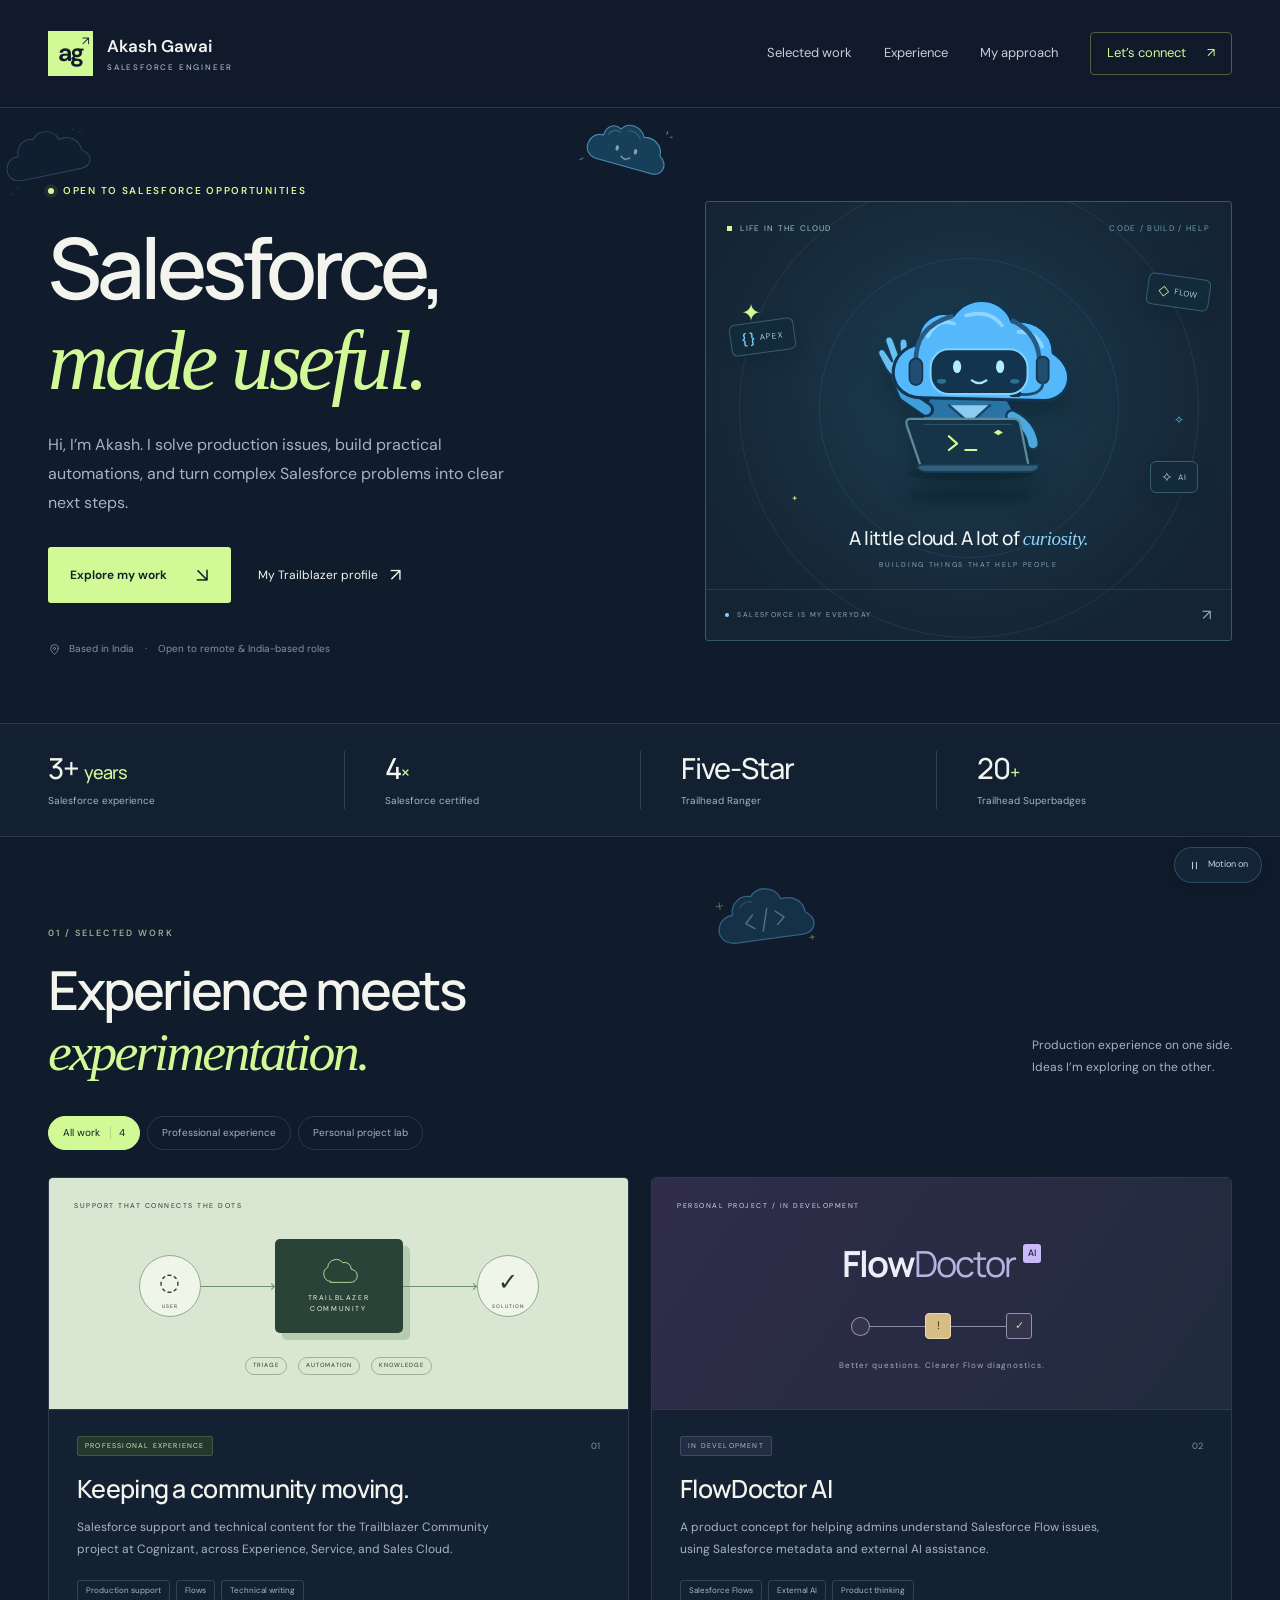
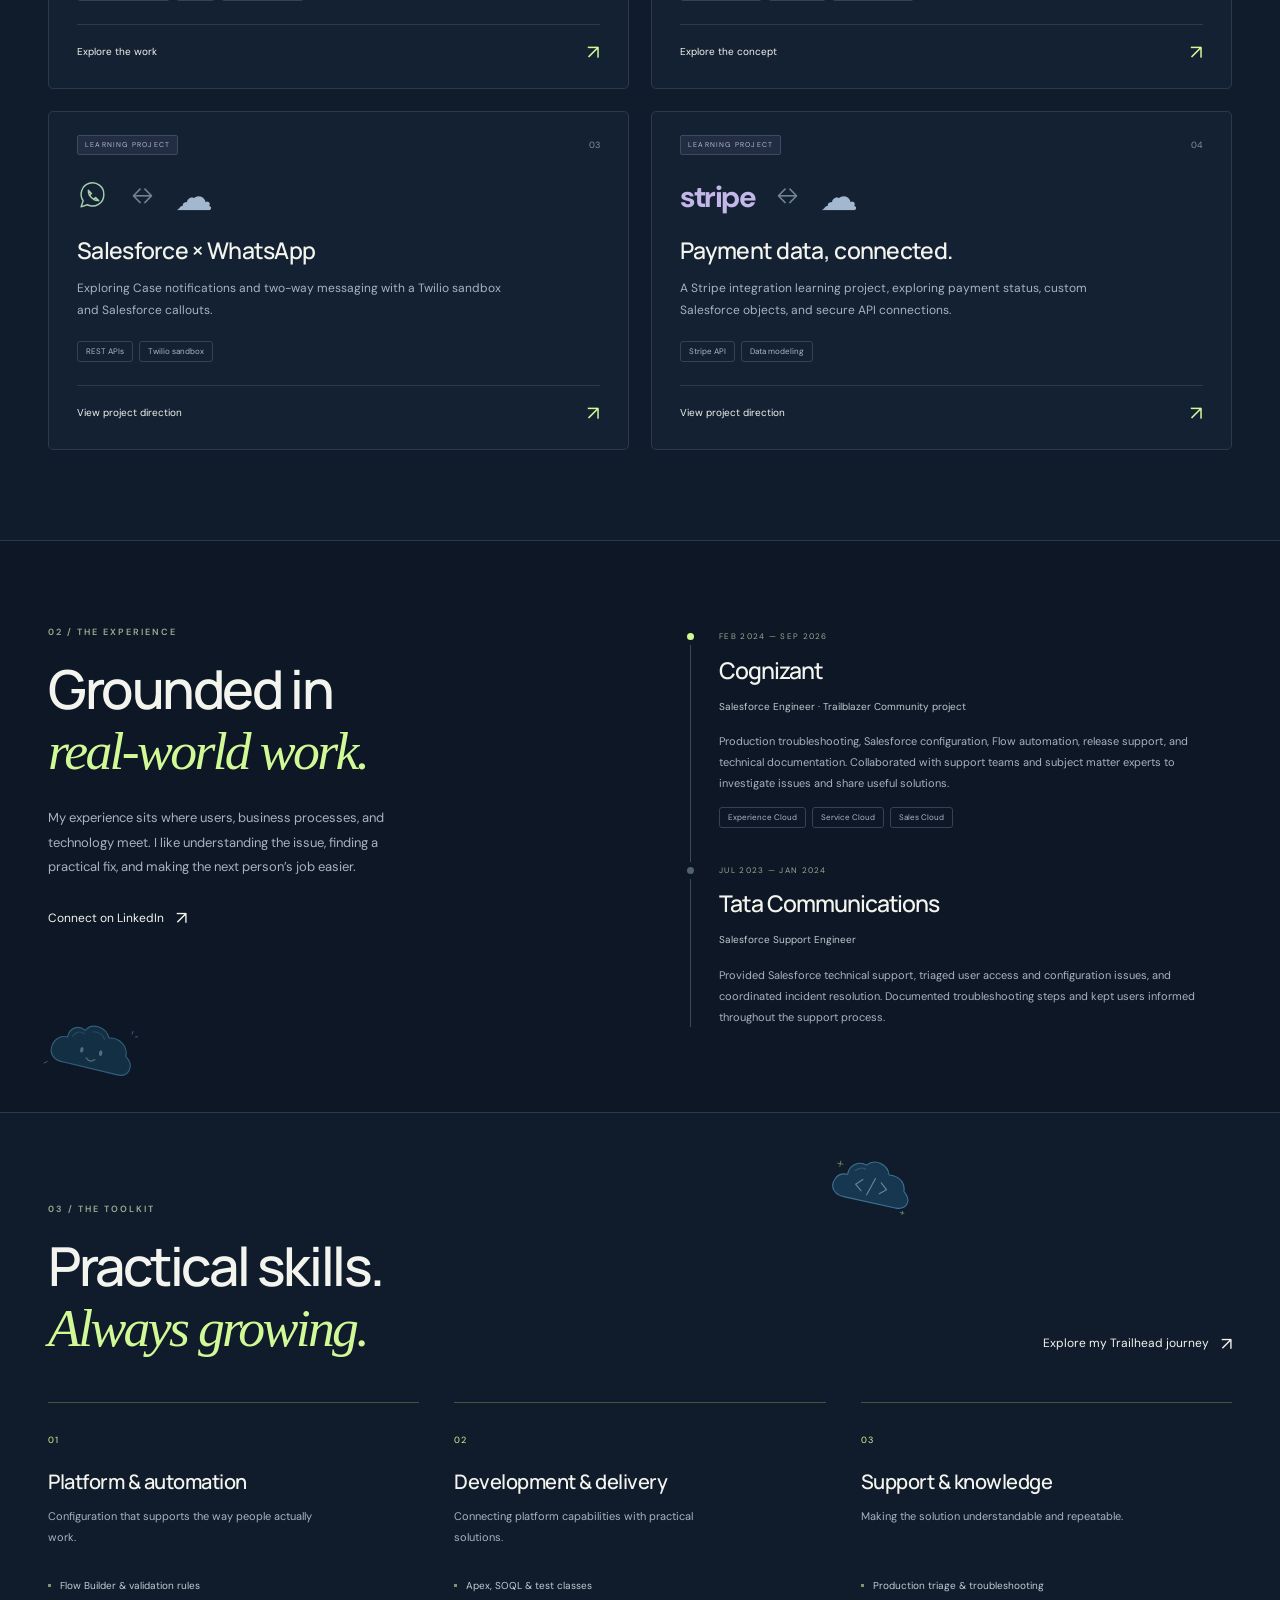
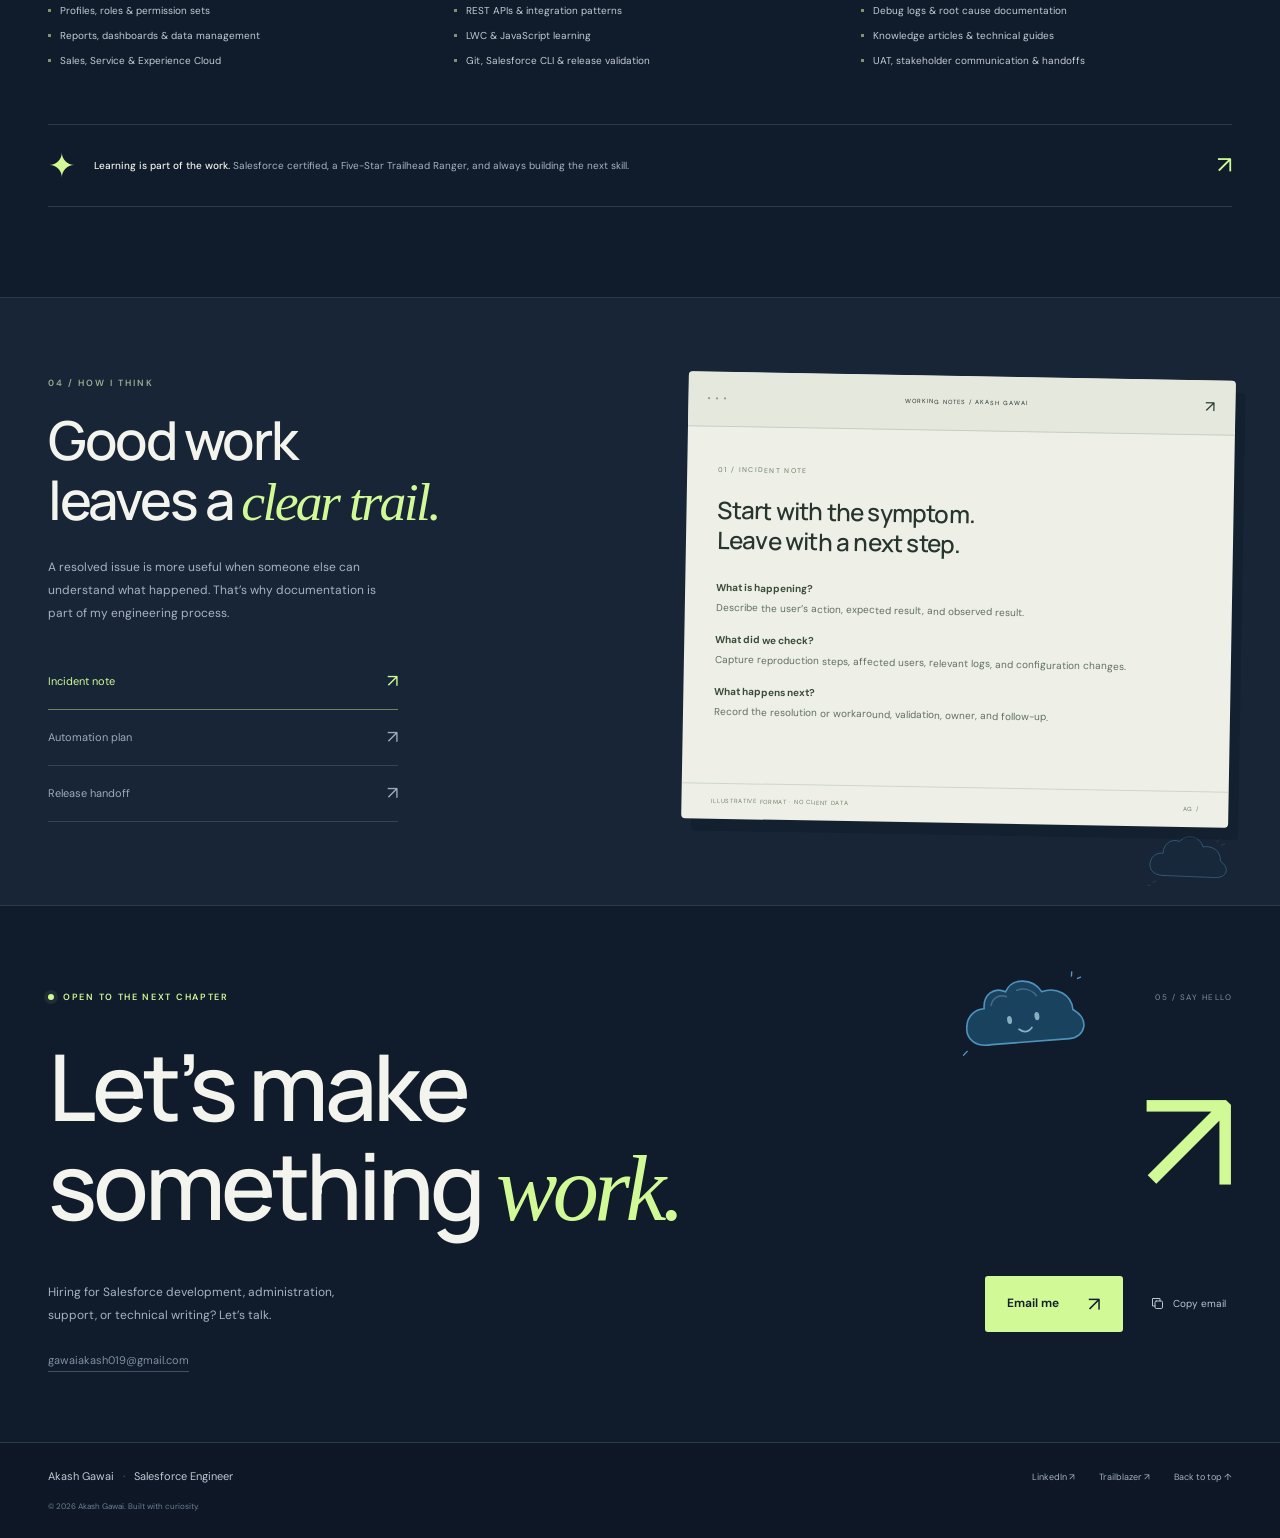
==== akash-gawai-portfolio/index.html @ b881c6aa "Initial commit" ====
<!doctype html>
<html lang="en">
<head>
  <meta charset="UTF-8">
  <meta name="viewport" content="width=device-width, initial-scale=1">
  <meta name="theme-color" content="#101b2b">
  <meta name="description" content="Akash Gawai — Salesforce engineer working across production support, automation, and technical documentation. Explore professional experience and personal AI projects.">
  <meta property="og:title" content="Akash Gawai — Salesforce, made useful.">
  <meta property="og:description" content="Salesforce engineering, thoughtful automation, and clear technical writing. Meet Akash Gawai.">
  <meta property="og:type" content="website">
  <title>Akash Gawai — Salesforce Engineer</title>
  <link rel="icon" type="image/svg+xml" href="favicon.svg">
  <link rel="stylesheet" href="style.css">
  <link rel="stylesheet" href="cloud-motion.css">
  <script src="app.js" defer></script>
  <script src="cloud-motion.js" defer></script>
</head>
<body>
  <svg class="doodle-definitions" aria-hidden="true" focusable="false" xmlns="http://www.w3.org/2000/svg"><defs>
    <symbol id="doodle-cloud-smile" viewBox="0 0 160 100">
      <path class="cloud-line" d="M39 79C18 80 8 67 12 52c2-11 12-19 24-18C37 16 52 9 65 17 75 0 101 5 109 23c19-4 36 9 35 27 20 15 10 36-9 35L39 79Z"/>
      <path d="M45 31c3-9 12-12 20-8M79 17c11-2 19 3 23 10" stroke="#d2f0ff" stroke-width="2" opacity=".35" fill="none" stroke-linecap="round"/>
      <g class="cloud-blink"><ellipse class="cloud-eye" cx="65" cy="52" rx="3" ry="5"/><ellipse class="cloud-eye" cx="99" cy="52" rx="3" ry="5"/></g>
      <path class="cloud-smile" d="M75 65q8 8 16 0"/><path d="m148 9 1-5m6 9 4-1M8 83l-5 4" stroke="#7ccfff" stroke-width="1.7" stroke-linecap="round"/>
    </symbol>
    <symbol id="doodle-cloud-code" viewBox="0 0 160 100">
      <path class="cloud-line" d="M37 81C15 81 6 65 13 51c3-8 12-13 22-13 0-17 16-29 32-23C81-1 107 7 112 26c19-2 33 9 33 26 19 15 10 34-11 33L37 81Z"/>
      <path class="cloud-smile" d="m65 43-12 11 12 10m35-21 12 11-12 10M88 37 77 70" stroke-width="2.7"/>
      <path d="M48 29q8-10 19-6" stroke="#c9ecff" stroke-width="2" opacity=".4" fill="none" stroke-linecap="round"/>
      <path d="M13 21h10m-5-5v10M145 92h7m-3-3v6" stroke="#d1f996" stroke-width="1.5" stroke-linecap="round"/>
    </symbol>
    <symbol id="doodle-cloud-outline" viewBox="0 0 160 100">
      <path d="M37 80C15 80 7 65 13 51c3-9 12-14 23-13C36 21 52 9 67 16 81 0 106 7 111 26c19-3 34 9 33 27 19 14 11 31-9 31L37 80Z" fill="#1d4059" fill-opacity=".35" stroke="#70c7f9" stroke-width="1.6" stroke-linejoin="round"/>
      <path d="m23 90-7 3m-4 5-5 1m130-82 4-5m4 11 7-2" fill="none" stroke="#70c7f9" stroke-width="1.5" stroke-linecap="round" opacity=".5"/>
    </symbol>
    <symbol id="doodle-cloud-developer" viewBox="0 0 260 230">
      <ellipse cx="132" cy="212" rx="69" ry="7" fill="#071725" opacity=".2"/>
      <path d="M98 184 90 206q8 7 24 0l9-20m23 0 8 21q13 7 24-1l-11-24" fill="#1b4670" stroke="#10293f" stroke-width="3" stroke-linejoin="round"/>
      <path d="M87 128q-11 22-9 56 46 25 107 0 0-39-17-58" fill="#2973a5" stroke="#102c45" stroke-width="3"/>
      <path d="m108 137 23 20 22-20" fill="#8cccf0" stroke="#16466b" stroke-width="2.5" stroke-linejoin="round"/>
      <path d="m128 153-4 24 8 8 8-9-7-23" fill="#d1f996" stroke="#163447" stroke-width="2"/>
      <g class="cloud-wave"><path d="M84 142 60 127l-12-30" fill="none" stroke="#12334e" stroke-width="16" stroke-linecap="round"/><path d="M83 142 60 126l-12-29" fill="none" stroke="#3e9fdb" stroke-width="11" stroke-linecap="round"/>
      <path d="M39 97 32 84q-3-6 1-8 4-2 7 4l6 9-7-20q-2-6 3-7 4-1 6 5l7 19-1-16q0-6 4-6 5 0 5 6l1 22 5-7q3-4 6-1 4 3 0 8l-10 13q-16 9-26-8Z" fill="#65c0f4" stroke="#163850" stroke-width="2.4" stroke-linejoin="round"/>
      </g>
      <path d="M80 129C53 129 43 109 49 91c4-11 14-19 26-20-3-23 17-40 38-32 18-26 56-19 64 7 25-4 45 12 45 34 29 19 17 52-10 52L80 129Z" fill="#55b8fb" stroke="#123652" stroke-width="3.4" stroke-linejoin="round"/>
      <path d="M85 62q10-21 29-14m13-9q26-7 39 11m18 7q19 0 26 16" fill="none" stroke="#bdedff" stroke-width="4" opacity=".55" stroke-linecap="round"/>
      <path d="M72 91q-2-39 39-51m67 5q29 14 29 47" fill="none" stroke="#255a82" stroke-width="5" stroke-linecap="round"/>
      <rect x="65" y="86" width="14" height="29" rx="7" fill="#214d71" stroke="#15364e" stroke-width="2"/><rect x="204" y="84" width="13" height="29" rx="6" fill="#214d71" stroke="#15364e" stroke-width="2"/>
      <path d="M211 111q0 17-28 14" fill="none" stroke="#1e4b70" stroke-width="3" stroke-linecap="round"/><rect x="174" y="121" width="13" height="7" rx="3.5" fill="#14314b"/>
      <rect x="88" y="76" width="106" height="49" rx="20" fill="#12344e" stroke="#80d2ff" stroke-width="2.3"/>
      <g class="cloud-look"><g class="cloud-blink"><ellipse cx="117" cy="95" rx="4.5" ry="7" fill="#b4ecff"/><ellipse cx="164" cy="95" rx="4.5" ry="7" fill="#b4ecff"/></g><path d="M133 110q8 6 16 0" fill="none" stroke="#a2e7fc" stroke-width="2.5" stroke-linecap="round"/></g>
      <ellipse cx="100" cy="111" rx="5" ry="2.5" fill="#59cafa" opacity=".4"/><ellipse cx="180" cy="111" rx="5" ry="2.5" fill="#59cafa" opacity=".4"/>
      <path d="M177 149q20 10 23 30" fill="none" stroke="#133950" stroke-width="15" stroke-linecap="round"/><path d="M177 149q20 10 23 30" fill="none" stroke="#4da8df" stroke-width="10" stroke-linecap="round"/>
      <path d="M66 152h113q6 0 7 6l9 45H77l-15-44q-2-7 4-7Z" fill="#163448" stroke="#5c8c9c" stroke-width="2.5" stroke-linejoin="round"/>
      <path d="M79 202h127q1 7-9 8H85q-10 0-12-6Z" fill="#32607a" stroke="#163a50" stroke-width="2"/>
      <path class="cloud-console" d="m108 171 9 8-9 7m18 0h12"/>
      <path d="m162 164 5 3-5 3-5-3Z" fill="#d1f996"/>
      <path d="M81 158h95" stroke="#8ac9e0" stroke-width="1" opacity=".25" stroke-linecap="round"/>
    </symbol>
  </defs></svg>

  <a class="skip" href="#main">Skip to content</a>
  <header class="header">
    <div class="wrap nav-wrap">
      <a class="brand" href="#" aria-label="Akash Gawai, home"><span class="monogram">ag<span>↗</span></span><span>Akash Gawai<span class="brand-sub">SALESFORCE ENGINEER</span></span></a>
      <button class="menu-toggle" aria-label="Open navigation" aria-expanded="false" aria-controls="navigation"><span></span><span></span></button>
      <nav id="navigation" aria-label="Main navigation">
        <a href="#work">Selected work</a><a href="#experience">Experience</a><a href="#notes">My approach</a><a class="nav-contact" href="#contact">Let’s connect <span aria-hidden="true">↗</span></a>
      </nav>
    </div>
  </header>
  <main id="main">
    <section class="hero wrap" aria-labelledby="hero-title">
      <div class="cloud-doodle cloud-hero-one" aria-hidden="true"><span class="cloud-parallax"><svg viewBox="0 0 160 100" focusable="false"><use href="#doodle-cloud-outline"/></svg></span></div>
      <div class="cloud-doodle cloud-hero-two" aria-hidden="true"><span class="cloud-parallax"><svg viewBox="0 0 160 100" focusable="false"><use href="#doodle-cloud-smile"/></svg></span></div>
      <div class="hero-copy">
        <div class="eyebrow"><span class="status-dot"></span> OPEN TO SALESFORCE OPPORTUNITIES</div>
        <h1 id="hero-title">Salesforce,<br><em>made useful.</em></h1>
        <p class="hero-intro">Hi, I’m Akash. I solve production issues, build practical automations, and turn complex Salesforce problems into clear next steps.</p>
        <div class="hero-actions"><a class="button primary" href="#work">Explore my work <span aria-hidden="true">↘</span></a><a class="text-link" href="https://www.salesforce.com/trailblazer/agawai4" target="_blank" rel="noopener noreferrer">My Trailblazer profile <span aria-hidden="true">↗</span></a></div>
        <div class="hero-location"><svg viewBox="0 0 24 24" aria-hidden="true"><path d="M19 10c0 5-7 11-7 11S5 15 5 10a7 7 0 1 1 14 0Z"/><circle cx="12" cy="10" r="2"/></svg> Based in India <span>·</span> Open to remote &amp; India-based roles</div>
      </div>
      <div class="hero-visual cloud-hero-scene" aria-label="A friendly blue cloud developer with a laptop, surrounded by Apex, Flow, and AI doodles">
        <div class="visual-top"><span class="tiny-square"></span> LIFE IN THE CLOUD <span class="visual-index">CODE / BUILD / HELP</span></div>
        <div class="orbit orbit-one"></div><div class="orbit orbit-two"></div>
        <span class="cloud-scene-star star-one" aria-hidden="true">✦</span><span class="cloud-scene-star star-two" aria-hidden="true">✧</span><span class="cloud-scene-star star-three" aria-hidden="true">+</span>
        <div class="cloud-buddy-shadow" aria-hidden="true"></div>
        <div class="cloud-buddy" aria-hidden="true"><div class="cloud-buddy-parallax"><svg viewBox="0 0 260 230" focusable="false"><use href="#doodle-cloud-developer"/></svg></div></div>
        <div class="cloud-orbit-tag tag-apex" aria-hidden="true"><b>{ }</b> APEX</div><div class="cloud-orbit-tag tag-flow" aria-hidden="true"><b>◇</b> FLOW</div><div class="cloud-orbit-tag tag-ai" aria-hidden="true"><b>✧</b> AI</div>
        <p class="cloud-scene-copy">A little cloud. A lot of <em>curiosity.</em></p><span class="cloud-scene-caption">BUILDING THINGS THAT HELP PEOPLE</span>
        <div class="visual-bottom"><span class="status-dot"></span> SALESFORCE IS MY EVERYDAY <span aria-hidden="true">↗</span></div>
      </div>
    </section>
    <section class="proof-strip" aria-label="Professional highlights"><div class="wrap proof-grid"><div><strong>3+ <span>years</span></strong><span>Salesforce experience</span></div><div><strong>4<span>×</span></strong><span>Salesforce certified</span></div><div><strong>Five-Star</strong><span>Trailhead Ranger</span></div><div><strong>20<span>+</span></strong><span>Trailhead Superbadges</span></div></div></section>

    <section class="section wrap" id="work" aria-labelledby="work-title">
      <div class="cloud-doodle cloud-work" aria-hidden="true"><span class="cloud-parallax"><svg viewBox="0 0 160 100" focusable="false"><use href="#doodle-cloud-code"/></svg></span></div>
      <div class="section-heading"><div><span class="eyebrow section-kicker">01 / SELECTED WORK</span><h2 id="work-title">Experience meets<br><em>experimentation.</em></h2></div><p>Production experience on one side.<br>Ideas I’m exploring on the other.</p></div>
      <div class="filters" role="group" aria-label="Filter selected work"><button class="filter active" data-filter="all" aria-pressed="true">All work <span>4</span></button><button class="filter" data-filter="production" aria-pressed="false">Professional experience</button><button class="filter" data-filter="lab" aria-pressed="false">Personal project lab</button></div>
      <p class="sr-only" id="filter-status" aria-live="polite"></p>
      <div class="work-grid">
        <article class="work-card featured" data-category="production">
          <div class="community-art" aria-hidden="true"><span class="art-caption">SUPPORT THAT CONNECTS THE DOTS</span><div class="community-flow"><span class="person-node">◌<small>USER</small></span><span class="connection"></span><span class="community-center"><svg viewBox="0 0 40 32"><path d="M11 25a8 8 0 0 1-3-15 9 9 0 0 1 16-5 7 7 0 0 1 9 7 7 7 0 0 1-1 14H11Z"/></svg><small>TRAILBLAZER<br>COMMUNITY</small></span><span class="connection"></span><span class="person-node">✓<small>SOLUTION</small></span></div><div class="art-tags"><span>TRIAGE</span><span>AUTOMATION</span><span>KNOWLEDGE</span></div></div>
          <div class="work-body"><div class="card-meta"><span class="label production">PROFESSIONAL EXPERIENCE</span><span>01</span></div><h3>Keeping a community moving.</h3><p>Salesforce support and technical content for the Trailblazer Community project at Cognizant, across Experience, Service, and Sales Cloud.</p><div class="tags"><span>Production support</span><span>Flows</span><span>Technical writing</span></div><button class="project-link" data-project="community">Explore the work <span aria-hidden="true">↗</span></button></div>
        </article>
        <article class="work-card" data-category="lab">
          <div class="doctor-art" aria-hidden="true"><span class="art-caption">PERSONAL PROJECT / IN DEVELOPMENT</span><div class="doctor-title">Flow<span>Doctor</span><i>AI</i></div><div class="mini-flow"><span></span><b></b><span class="problem">!</span><b></b><span>✓</span></div><span class="doctor-sub">Better questions. Clearer Flow diagnostics.</span></div>
          <div class="work-body"><div class="card-meta"><span class="label lab">IN DEVELOPMENT</span><span>02</span></div><h3>FlowDoctor AI</h3><p>A product concept for helping admins understand Salesforce Flow issues, using Salesforce metadata and external AI assistance.</p><div class="tags"><span>Salesforce Flows</span><span>External AI</span><span>Product thinking</span></div><button class="project-link" data-project="flowdoctor">Explore the concept <span aria-hidden="true">↗</span></button></div>
        </article>
        <article class="work-card compact" data-category="lab"><div class="work-body"><div class="card-meta"><span class="label lab">LEARNING PROJECT</span><span>03</span></div><div class="project-symbol whatsapp" aria-hidden="true"><svg viewBox="0 0 32 32"><path d="M26 14a11 11 0 0 1-16 10l-6 2 2-6a11 11 0 1 1 20-6Z"/><path d="M11 10c0 6 5 10 10 10M11 10l3 3-2 2M21 20l-3-3-2 2"/></svg><span>↔</span><span class="symbol-cloud">☁</span></div><h3>Salesforce × WhatsApp</h3><p>Exploring Case notifications and two-way messaging with a Twilio sandbox and Salesforce callouts.</p><div class="tags"><span>REST APIs</span><span>Twilio sandbox</span></div><button class="project-link" data-project="whatsapp">View project direction <span aria-hidden="true">↗</span></button></div></article>
        <article class="work-card compact" data-category="lab"><div class="work-body"><div class="card-meta"><span class="label lab">LEARNING PROJECT</span><span>04</span></div><div class="project-symbol stripe" aria-hidden="true"><strong>stripe</strong><span>↔</span><span class="symbol-cloud">☁</span></div><h3>Payment data, connected.</h3><p>A Stripe integration learning project, exploring payment status, custom Salesforce objects, and secure API connections.</p><div class="tags"><span>Stripe API</span><span>Data modeling</span></div><button class="project-link" data-project="stripe">View project direction <span aria-hidden="true">↗</span></button></div></article>
      </div>
    </section>

    <section class="experience-section" id="experience" aria-labelledby="experience-title">
      <div class="cloud-doodle cloud-experience" aria-hidden="true"><span class="cloud-parallax"><svg viewBox="0 0 160 100" focusable="false"><use href="#doodle-cloud-smile"/></svg></span></div><div class="wrap experience-layout">
      <div class="experience-intro"><span class="eyebrow section-kicker">02 / THE EXPERIENCE</span><h2 id="experience-title">Grounded in<br><em>real-world work.</em></h2><p>My experience sits where users, business processes, and technology meet. I like understanding the issue, finding a practical fix, and making the next person’s job easier.</p><a class="text-link" href="https://www.linkedin.com/in/akash-gawai-salesforce" target="_blank" rel="noopener noreferrer">Connect on LinkedIn <span aria-hidden="true">↗</span></a></div>
      <div class="timeline"><article><div class="timeline-top"><span class="timeline-dot"></span><span>FEB 2024 — SEP 2026</span></div><h3>Cognizant</h3><span class="role">Salesforce Engineer · Trailblazer Community project</span><p>Production troubleshooting, Salesforce configuration, Flow automation, release support, and technical documentation. Collaborated with support teams and subject matter experts to investigate issues and share useful solutions.</p><div class="tags"><span>Experience Cloud</span><span>Service Cloud</span><span>Sales Cloud</span></div></article><article><div class="timeline-top"><span class="timeline-dot"></span><span>JUL 2023 — JAN 2024</span></div><h3>Tata Communications</h3><span class="role">Salesforce Support Engineer</span><p>Provided Salesforce technical support, triaged user access and configuration issues, and coordinated incident resolution. Documented troubleshooting steps and kept users informed throughout the support process.</p></article></div>
    </div></section>

    <section class="section wrap expertise" aria-labelledby="expertise-title">
      <div class="cloud-doodle cloud-toolkit" aria-hidden="true"><span class="cloud-parallax"><svg viewBox="0 0 160 100" focusable="false"><use href="#doodle-cloud-code"/></svg></span></div><div class="section-heading"><div><span class="eyebrow section-kicker">03 / THE TOOLKIT</span><h2 id="expertise-title">Practical skills.<br><em>Always growing.</em></h2></div><a class="text-link" href="https://www.salesforce.com/trailblazer/agawai4" target="_blank" rel="noopener noreferrer">Explore my Trailhead journey <span aria-hidden="true">↗</span></a></div><div class="expertise-grid">
      <article><span class="skill-number">01</span><h3>Platform &amp; automation</h3><p>Configuration that supports the way people actually work.</p><ul><li>Flow Builder &amp; validation rules</li><li>Profiles, roles &amp; permission sets</li><li>Reports, dashboards &amp; data management</li><li>Sales, Service &amp; Experience Cloud</li></ul></article>
      <article><span class="skill-number">02</span><h3>Development &amp; delivery</h3><p>Connecting platform capabilities with practical solutions.</p><ul><li>Apex, SOQL &amp; test classes</li><li>REST APIs &amp; integration patterns</li><li>LWC &amp; JavaScript learning</li><li>Git, Salesforce CLI &amp; release validation</li></ul></article>
      <article><span class="skill-number">03</span><h3>Support &amp; knowledge</h3><p>Making the solution understandable and repeatable.</p><ul><li>Production triage &amp; troubleshooting</li><li>Debug logs &amp; root cause documentation</li><li>Knowledge articles &amp; technical guides</li><li>UAT, stakeholder communication &amp; handoffs</li></ul></article>
    </div><div class="certification-note"><span class="cert-icon" aria-hidden="true">✦</span><p><strong>Learning is part of the work.</strong> Salesforce certified, a Five-Star Trailhead Ranger, and always building the next skill.</p><a href="https://www.salesforce.com/trailblazer/agawai4" target="_blank" rel="noopener noreferrer" aria-label="View Akash's Salesforce learning profile">↗</a></div></section>

    <section class="notes-section" id="notes" aria-labelledby="notes-title">
      <div class="cloud-doodle cloud-notes" aria-hidden="true"><span class="cloud-parallax"><svg viewBox="0 0 160 100" focusable="false"><use href="#doodle-cloud-outline"/></svg></span></div><div class="wrap notes-layout"><div><span class="eyebrow section-kicker">04 / HOW I THINK</span><h2 id="notes-title">Good work<br>leaves a <em>clear trail.</em></h2><p>A resolved issue is more useful when someone else can understand what happened. That’s why documentation is part of my engineering process.</p><div class="note-tabs" role="tablist" aria-label="Sample working notes"><button id="tab-incident" role="tab" aria-selected="true" aria-controls="panel-incident" tabindex="0" data-note="incident">Incident note <span>↗</span></button><button id="tab-automation" role="tab" aria-selected="false" aria-controls="panel-automation" tabindex="-1" data-note="automation">Automation plan <span>↗</span></button><button id="tab-handoff" role="tab" aria-selected="false" aria-controls="panel-handoff" tabindex="-1" data-note="handoff">Release handoff <span>↗</span></button></div></div><div class="note-paper"><div class="paper-top"><span class="paper-dots">● ● ●</span><span>WORKING NOTES / AKASH GAWAI</span><span>↗</span></div><div id="panel-incident" class="note-panel" role="tabpanel" aria-labelledby="tab-incident" tabindex="0"><span class="paper-label">01 / INCIDENT NOTE</span><h3>Start with the symptom.<br>Leave with a next step.</h3><dl><dt>What is happening?</dt><dd>Describe the user’s action, expected result, and observed result.</dd><dt>What did we check?</dt><dd>Capture reproduction steps, affected users, relevant logs, and configuration changes.</dd><dt>What happens next?</dt><dd>Record the resolution or workaround, validation, owner, and follow-up.</dd></dl></div><div id="panel-automation" class="note-panel" role="tabpanel" aria-labelledby="tab-automation" tabindex="0" hidden><span class="paper-label">02 / AUTOMATION PLAN</span><h3>Understand the process.<br>Then design the Flow.</h3><dl><dt>What should trigger it?</dt><dd>Write down the business event, entry criteria, and intended outcome.</dd><dt>Where could it go wrong?</dt><dd>Consider missing data, permissions, duplicate execution, and fault handling.</dd><dt>How will we validate it?</dt><dd>Agree on normal, exception, and bulk scenarios before moving into UAT.</dd></dl></div><div id="panel-handoff" class="note-panel" role="tabpanel" aria-labelledby="tab-handoff" tabindex="0" hidden><span class="paper-label">03 / RELEASE HANDOFF</span><h3>Make the change clear.<br>Make the next step easy.</h3><dl><dt>What is changing?</dt><dd>Explain the business purpose, affected functionality, and deployment components.</dd><dt>What has been checked?</dt><dd>Summarize test results, UAT feedback, dependencies, and known limitations.</dd><dt>Who takes it forward?</dt><dd>Document the support owner, validation steps, and agreed recovery plan.</dd></dl></div><div class="paper-footer"><span>ILLUSTRATIVE FORMAT · NO CLIENT DATA</span><span>AG /</span></div></div></div></section>

    <section class="contact-section wrap" id="contact" aria-labelledby="contact-title">
      <div class="cloud-doodle cloud-contact" aria-hidden="true"><span class="cloud-parallax"><svg viewBox="0 0 160 100" focusable="false"><use href="#doodle-cloud-smile"/></svg></span></div><div class="contact-top"><span class="eyebrow"><span class="status-dot"></span> OPEN TO THE NEXT CHAPTER</span><span class="contact-index">05 / SAY HELLO</span></div><h2 id="contact-title">Let’s make<br>something <em>work.</em><span class="contact-arrow" aria-hidden="true">↗</span></h2><div class="contact-bottom"><p>Hiring for Salesforce development, administration,<br>support, or technical writing? Let’s talk.</p><div class="contact-actions"><a class="button primary" href="mailto:gawaiakash019@gmail.com?subject=Salesforce%20opportunity%20for%20Akash">Email me <span aria-hidden="true">↗</span></a><button class="copy-email" aria-label="Copy Akash's email address"><svg viewBox="0 0 24 24" aria-hidden="true"><rect x="8" y="8" width="12" height="12" rx="2"/><path d="M16 8V4H4v12h4"/></svg><span>Copy email</span></button><span class="sr-only" id="copy-status" role="status"></span></div></div><a class="email-address" href="mailto:gawaiakash019@gmail.com">gawaiakash019@gmail.com</a></section>
  </main>
  <footer class="footer"><div class="wrap footer-content"><a class="footer-brand" href="#">Akash Gawai <span>·</span> Salesforce Engineer</a><div><a href="https://www.linkedin.com/in/akash-gawai-salesforce" target="_blank" rel="noopener noreferrer">LinkedIn ↗</a><a href="https://www.salesforce.com/trailblazer/agawai4" target="_blank" rel="noopener noreferrer">Trailblazer ↗</a><a href="#main">Back to top ↑</a></div><small>© 2026 Akash Gawai. Built with curiosity.</small></div></footer>
  <button class="motion-control" type="button" aria-label="Cloud animations" aria-pressed="true" hidden title="Pause cloud animations"><svg class="motion-pause" viewBox="0 0 20 20" aria-hidden="true"><path d="M7 5v10M13 5v10"/></svg><svg class="motion-play" viewBox="0 0 20 20" aria-hidden="true"><path d="m7 4 9 6-9 6Z"/></svg><span>Motion on</span></button>
  <dialog id="project-dialog" aria-labelledby="dialog-title"><div class="dialog-inner"><button class="dialog-close" aria-label="Close project details">×</button><span id="dialog-label" class="eyebrow"></span><h2 id="dialog-title"></h2><div id="dialog-content"></div><a class="button primary dialog-cta" href="mailto:gawaiakash019@gmail.com?subject=Let%27s%20talk%20about%20your%20Salesforce%20work">Talk to me about it <span aria-hidden="true">↗</span></a></div></dialog>
</body>
</html>
---- akash-gawai-portfolio/style.css ----
@import url('https://fonts.googleapis.com/css2?family=DM+Sans:wght@400;450;500;550;600;650;700&family=Manrope:wght@400;500;600;650;700;750;800&display=swap');
:root{--bg:#101b2b;--bg-deep:#0d1725;--surface:#152234;--line:#2c3949;--text:#f3f4ed;--muted:#a8b3c1;--lime:#d1f996;--serif:Georgia,'Times New Roman',serif;--sans:'DM Sans',Arial,sans-serif;--display:'Manrope',Arial,sans-serif;color-scheme:dark}
*{box-sizing:border-box}html{scroll-behavior:smooth;scroll-padding-top:110px}body{margin:0;background:var(--bg);color:var(--text);font:16px/1.6 var(--sans);-webkit-font-smoothing:antialiased}button,a{-webkit-tap-highlight-color:transparent}button,input{font:inherit}button{cursor:pointer}a{color:inherit;text-decoration:none}button:focus-visible,a:focus-visible,[tabindex]:focus-visible{outline:2px solid var(--lime);outline-offset:5px}button:disabled{cursor:default}h1,h2,h3,p{margin:0}h1,h2,h3{font-family:var(--display);font-weight:550;line-height:1.12;letter-spacing:-.045em}h2{font-size:clamp(38px,4.2vw,58px)}h2 em,h1 em{font-family:var(--serif);font-weight:400;letter-spacing:-.05em;color:var(--lime)}p{color:var(--muted)}svg{width:24px;height:24px;fill:none;stroke:currentColor;stroke-width:1.6;stroke-linecap:round;stroke-linejoin:round}.wrap{width:min(1200px,calc(100% - 96px));margin-inline:auto}.sr-only{position:absolute;width:1px;height:1px;overflow:hidden;clip:rect(0,0,0,0);white-space:nowrap}.skip{position:fixed;z-index:99;top:10px;left:10px;padding:10px 20px;background:var(--lime);color:var(--bg);transform:translateY(-150%)}.skip:focus{transform:none}.header{height:108px;border-bottom:1px solid var(--line);background:rgba(16,27,43,.96);position:relative;z-index:10}.nav-wrap{display:flex;align-items:center;justify-content:space-between;height:100%}.brand{display:flex;align-items:center;gap:14px;font-size:17px;line-height:1.3;font-weight:600}.monogram{display:flex;align-items:center;justify-content:center;background:var(--lime);color:var(--bg);width:45px;height:45px;position:relative;font-size:25px;font-weight:650;letter-spacing:-2px}.monogram span{position:absolute;top:2px;right:3px;font:12px var(--sans);letter-spacing:0}.brand-sub{display:block;font-size:8px;letter-spacing:1.8px;color:var(--muted);margin-top:5px;font-weight:500}nav{display:flex;gap:32px;align-items:center;font-size:13px}nav a{color:#c6ced8;transition:color .2s}nav a:hover,.text-link:hover{color:var(--lime)}nav .nav-contact{border:1px solid #52603f;border-radius:4px;padding:10px 16px;color:var(--lime)}.nav-contact span{margin-left:18px}.menu-toggle{display:none}.hero{display:grid;grid-template-columns:1.18fr 1fr;gap:36px;padding-top:76px;padding-bottom:66px;align-items:center}.eyebrow{display:flex;align-items:center;gap:9px;font:10px/1.4 var(--sans);letter-spacing:1.7px;font-weight:600}.status-dot{height:6px;width:6px;border-radius:50%;background:var(--lime);display:inline-block;flex-shrink:0;box-shadow:0 0 0 4px rgba(209,249,150,.08)}.hero .eyebrow{color:var(--lime);margin-bottom:24px}h1{font-size:clamp(58px,6.6vw,91px);line-height:1.06;letter-spacing:-5px}.hero-intro{max-width:465px;font-size:16px;line-height:1.8;margin-top:26px}.hero-actions{display:flex;align-items:center;gap:27px;margin-top:30px}.button{display:inline-flex;gap:29px;align-items:center;justify-content:center;min-height:48px;padding:12px 22px;border-radius:3px;font-size:12px;font-weight:650;transition:background .2s,transform .2s}.button:hover{transform:translateY(-2px)}.primary{background:var(--lime);color:#15202b}.primary:hover{background:#e0ffb2}.button span{font-size:20px;font-weight:400}.text-link{font-size:12px;display:inline-flex;gap:12px;align-items:center;transition:color .2s}.text-link span{font-size:18px}.hero-location{display:flex;align-items:center;gap:8px;color:#8292a6;font-size:10px;margin-top:38px}.hero-location svg{width:13px;height:13px}.hero-location>span{margin:0 3px}.hero-visual{height:414px;border:1px solid #344236;background:radial-gradient(ellipse at 50% 45%,#24372d 0, #16252c 45%,#152230 78%);position:relative;overflow:hidden;border-radius:3px;isolation:isolate}.visual-top{display:flex;align-items:center;gap:8px;font-size:8px;letter-spacing:1.3px;color:#bdc9b7;padding:20px;position:relative;z-index:2}.tiny-square{width:5px;height:5px;background:var(--lime)}.visual-index{margin-left:auto;color:#7b8f8a}.orbit{position:absolute;left:50%;top:51%;transform:translate(-50%,-50%);border:1px solid #55724226;border-radius:50%;z-index:-1}.orbit-one{height:285px;width:285px}.orbit-two{height:470px;width:470px}.signal-node{margin:17px auto 0;width:76%;display:flex;align-items:center;gap:12px;background:#1d2b36;border:1px solid #4a5d4c;padding:12px 13px;position:relative;box-shadow:0 12px 24px #08141b30}.node-icon{background:#293c34;color:var(--lime);width:27px;height:27px;border:1px solid #536a42;display:grid;place-items:center;font-family:var(--serif);font-style:italic}.signal-node small{display:block;font-size:6px;letter-spacing:1.4px;color:#91a29b;margin-bottom:4px}.signal-node strong{font-size:12px;font-weight:500;display:block}.signal-line{margin-left:auto;width:5px;height:5px;background:var(--lime);border-radius:50%}.flow-line{height:30px;border-left:1px dashed #8daa69;width:1px;margin:0 auto;position:relative}.flow-line:after{content:'';width:5px;height:5px;border-right:1px solid var(--lime);border-bottom:1px solid var(--lime);position:absolute;bottom:1px;left:-3px;transform:rotate(45deg)}.core-node{width:83%;margin:auto;background:var(--lime);color:#20302c;border:1px solid #e5ffc0;padding:21px 22px;display:flex;align-items:center;gap:17px;box-shadow:0 9px 30px #b0e67a10;position:relative}.core-node>svg{width:38px;height:38px;stroke-width:2;flex-shrink:0}.core-node strong{font-family:var(--display);font-size:20px;line-height:1.15;letter-spacing:-.5px;display:block;font-weight:650}.core-node small{font-size:6px;letter-spacing:1.4px;margin-top:10px;display:block}.core-plus{align-self:flex-start;margin-left:auto;font-size:20px;font-weight:400;line-height:1}.line-two{height:25px}.outcome-nodes{display:flex;justify-content:center;gap:10px;padding:0 20px}.outcome-nodes>span{display:flex;align-items:center;gap:6px;font-size:9px;color:#c8d6c5;background:#20312e;padding:8px 10px;border:1px solid #506142;border-radius:2px}.outcome-nodes i{font-size:10px;color:var(--lime);font-style:normal}.visual-bottom{position:absolute;bottom:0;left:0;right:0;padding:13px 19px;border-top:1px solid #46523e50;font-size:7px;color:#9cac9c;letter-spacing:1.4px;display:flex;gap:8px;align-items:center}.visual-bottom .status-dot{height:4px;width:4px;box-shadow:none}.visual-bottom>span:last-child{margin-left:auto;font-size:15px}.proof-strip{border-top:1px solid var(--line);border-bottom:1px solid var(--line);background:#122032}.proof-grid{display:grid;grid-template-columns:repeat(4,1fr);padding:27px 0}.proof-grid>div{display:flex;flex-direction:column;padding-left:40px;border-left:1px solid #344152}.proof-grid>div:first-child{padding-left:0;border:0}.proof-grid strong{font-family:var(--display);font-weight:500;line-height:1.2;font-size:29px;letter-spacing:-1px}.proof-grid strong span{font-size:18px;color:var(--lime)}.proof-grid>div>span{font-size:10px;color:var(--muted);margin-top:7px}.section{padding-block:90px}.section-heading{display:flex;justify-content:space-between;align-items:flex-end;gap:40px;margin-bottom:34px}.section-kicker{color:#9bad91;margin-bottom:20px;font-size:9px;letter-spacing:2px}.section-heading>p{font-size:12px;line-height:1.8;padding-bottom:4px}.filters{display:flex;gap:7px;margin-bottom:27px;flex-wrap:wrap}.filter{background:transparent;border:1px solid var(--line);color:var(--muted);padding:8px 14px;border-radius:30px;font-size:10px;transition:background .2s,color .2s}.filter.active{background:var(--lime);border-color:var(--lime);color:var(--bg)}.filter span{border-left:1px solid #829e6460;padding-left:8px;margin-left:7px}.filter:hover:not(.active){background:#223248;color:var(--text)}.work-grid{display:grid;grid-template-columns:1fr 1fr;gap:22px}.work-card{border:1px solid var(--line);border-radius:5px;overflow:hidden;display:flex;flex-direction:column;transition:border-color .2s;background:#142133}.work-card:hover{border-color:#68785d}.work-card[hidden]{display:none}.work-body{padding:26px 28px;flex:1;display:flex;flex-direction:column}.card-meta{display:flex;align-items:center;justify-content:space-between;color:#7f91a3;font-size:9px;margin-bottom:19px}.label{font-size:7px;letter-spacing:1.2px;border-radius:2px;padding:4px 7px;border:1px solid #445544;line-height:1.4}.production{background:#26372c;color:#d1edb6}.lab{color:#b1bbd1;background:#222c42;border-color:#3f4961}.work-card h3{font-size:25px;letter-spacing:-.7px;margin-bottom:13px}.work-card p{font-size:12px;line-height:1.85;max-width:440px}.tags{display:flex;gap:6px;flex-wrap:wrap;margin-top:20px}.tags span{font-size:8px;color:#aab7c9;border:1px solid #354256;padding:3px 8px;border-radius:3px}.project-link{display:flex;align-items:center;justify-content:space-between;border:0;border-top:1px solid var(--line);padding:17px 0 0;margin-top:23px;background:none;color:var(--text);font-size:10px;text-align:left;width:100%}.project-link span{color:var(--lime);font-size:20px;line-height:1}.project-link:hover{color:var(--lime)}.community-art,.doctor-art{height:232px;position:relative;padding:22px 25px;background:#d9e7d2;color:#24382d;overflow:hidden;border-bottom:1px solid var(--line)}.art-caption{font-size:7px;letter-spacing:1.5px;display:block}.community-art{background-image:radial-gradient(#74947c30 .7px,transparent .7px);background-size:14px 14px}.community-flow{display:flex;align-items:center;justify-content:center;margin:28px auto 0;max-width:400px}.person-node{display:flex;flex-direction:column;align-items:center;justify-content:center;width:62px;height:62px;flex-shrink:0;background:#f0f5e9;border:1px solid #91aa90;font-size:24px;border-radius:50%;position:relative}.person-node small{font:5px var(--sans);letter-spacing:1px;margin-top:1px}.connection{height:1px;background:#6f8e70;flex:1;position:relative}.connection:after{content:'';width:4px;height:4px;border-top:1px solid #6f8e70;border-right:1px solid #6f8e70;position:absolute;right:1px;top:-2px;transform:rotate(45deg)}.community-center{width:128px;height:94px;background:#294338;color:#eff5e8;display:flex;flex-direction:column;align-items:center;justify-content:center;border-radius:5px;box-shadow:7px 7px 0 #b7cbb0;flex-shrink:0}.community-center svg{width:38px;height:30px;stroke:#b9df9d;stroke-width:1}.community-center small{font-size:7px;letter-spacing:1.6px;line-height:1.7;text-align:center;margin-top:4px}.art-tags{display:flex;justify-content:center;gap:11px;margin-top:24px;font-size:6px;letter-spacing:1px}.art-tags span{padding:3px 7px;border:1px solid #9ab395;border-radius:20px}.doctor-art{background:#24233c;color:#d8d9ed;background-image:linear-gradient(125deg,#302c4a,#202b3d)}.doctor-title{text-align:center;font-family:var(--display);font-size:36px;letter-spacing:-1.8px;margin-top:24px;font-weight:650;color:#edeff8}.doctor-title>span{font-weight:400;color:#b6b3df}.doctor-title i{font-size:9px;background:#c8bafa;color:#2d2743;letter-spacing:0;font-style:normal;margin-left:8px;vertical-align:top;display:inline-block;padding:2px 5px;border-radius:3px;margin-top:9px}.mini-flow{display:flex;justify-content:center;align-items:center;margin-top:20px}.mini-flow>span{display:grid;place-items:center;width:26px;height:26px;background:#34354b;border:1px solid #9490b5;transform:rotate(45deg);font-size:11px;color:#c5d6b8}.mini-flow>span:first-child{border-radius:50%;width:19px;height:19px}.mini-flow>span:last-child{transform:none;border-radius:3px}.mini-flow .problem{background:#d5bd85;color:#3b3221;border-color:#eed9ab;transform:none;border-radius:4px}.mini-flow b{width:55px;height:1px;background:#8e8ba7}.doctor-sub{display:block;text-align:center;margin-top:20px;font-size:8px;letter-spacing:1px;color:#a6abc2}.compact .work-body{padding-top:23px}.compact .card-meta{margin-bottom:0}.compact h3{font-size:23px}.project-symbol{height:83px;display:flex;align-items:center;gap:22px;color:#a8b8c0}.project-symbol>svg{width:33px;height:33px;color:#a5cfac;stroke-width:1.4}.project-symbol>span:nth-child(2){color:#73839a;font-size:21px}.symbol-cloud{font-size:38px;line-height:1;color:#a3b8cf;font-family:Arial}.stripe strong{font-size:30px;color:#c3b7e9;letter-spacing:-1.5px;font-weight:700}.experience-section{padding:85px 0;background:var(--bg-deep);border-block:1px solid var(--line)}.experience-layout{display:grid;grid-template-columns:1fr 1fr;gap:100px}.experience-intro>p{font-size:13px;margin:25px 0 24px;max-width:380px;line-height:1.9}.timeline{padding-top:4px}.timeline article{border-left:1px solid #3d4a53;padding-left:28px;padding-bottom:36px}.timeline article:last-child{padding-bottom:0}.timeline-top{font-size:8px;letter-spacing:1.3px;color:#9aaa94;display:flex;align-items:center;position:relative;margin-bottom:15px}.timeline-dot{height:7px;width:7px;border-radius:50%;background:var(--lime);position:absolute;left:-32px;top:3px;box-shadow:0 0 0 5px var(--bg-deep)}.timeline article:last-child .timeline-dot{background:#516170}.timeline h3{font-size:23px;margin-bottom:8px}.role{font-size:10px;color:#c0c9d1}.timeline p{font-size:11px;line-height:1.9;margin-top:14px}.timeline .tags{margin-top:13px}.expertise-grid{display:grid;grid-template-columns:repeat(3,1fr);gap:35px;margin-top:44px}.expertise-grid article{border-top:1px solid #465341;padding-top:22px}.skill-number{font:9px var(--sans);color:var(--lime);letter-spacing:1px}.expertise-grid h3{font-size:20px;letter-spacing:-.5px;margin-top:20px}.expertise-grid p{font-size:11px;line-height:1.9;margin-top:13px;max-width:270px;min-height:43px}.expertise-grid ul{padding:0;margin:24px 0 0;list-style:none}.expertise-grid li{font-size:10px;color:#c3ccd5;line-height:2.5;padding-left:12px;position:relative}.expertise-grid li:before{content:'';height:3px;width:3px;background:#81916d;position:absolute;left:0;top:11px}.certification-note{border-block:1px solid var(--line);display:flex;gap:18px;align-items:center;margin-top:51px;padding:21px 0}.cert-icon{color:var(--lime);font-size:33px;line-height:1}.certification-note p{font-size:10px;line-height:1.8}.certification-note strong{color:var(--text);font-weight:500}.certification-note>a{margin-left:auto;font-size:24px;color:var(--lime)}.notes-section{background:#172536;padding:78px 0 82px;border-block:1px solid var(--line)}.notes-layout{display:grid;grid-template-columns:1fr 1fr;gap:90px;align-items:center}.notes-layout>div>p{font-size:12px;line-height:1.9;max-width:355px;margin-top:24px}.note-tabs{margin-top:30px;max-width:350px;display:flex;flex-direction:column}.note-tabs button{border:0;border-bottom:1px solid #354254;background:none;padding:13px 0;text-align:left;font-size:11px;color:#9caabd;display:flex;justify-content:space-between;align-items:center}.note-tabs button span{font-size:18px}.note-tabs button[aria-selected=true]{color:var(--lime);border-color:#71845b}.note-paper{background:#eef0e7;color:#28352f;border-radius:4px;transform:rotate(1deg);box-shadow:10px 12px 0 #0d18255c;overflow:hidden;color-scheme:light}.paper-top{background:#e5e8dd;padding:14px 19px;display:flex;justify-content:space-between;border-bottom:1px solid #c6cfc2;font-size:6px;letter-spacing:1px;align-items:center}.paper-dots{font-size:5px;color:#8c9d8a;letter-spacing:2px}.paper-top>span:last-child{font-size:16px}.note-panel{padding:27px 31px 15px;min-height:356px}.paper-label{font-size:7px;letter-spacing:1.3px;color:#6a8063}.note-panel h3{font-size:24px;line-height:1.25;margin:16px 0 24px;letter-spacing:-.8px}.note-panel dl{font-size:10px;line-height:1.7;margin:0}.note-panel dt{font-weight:700;color:#3c4c3a}.note-panel dd{margin:3px 0 15px;color:#5f6f5f}.paper-footer{padding:13px 30px;border-top:1px solid #ced6c9;display:flex;justify-content:space-between;font-size:6px;color:#72816c;letter-spacing:.7px}.contact-section{padding-block:85px 70px}.contact-top{display:flex;justify-content:space-between;align-items:center}.contact-top .eyebrow{font-size:9px;color:var(--lime)}.contact-index{font-size:8px;letter-spacing:1.5px;color:#7f90a4}.contact-section h2{font-size:clamp(55px,7.2vw,100px);line-height:1.08;margin-top:33px;position:relative;letter-spacing:-4px}.contact-arrow{position:absolute;right:0;top:30px;font-size:clamp(80px,12vw,160px);font-family:var(--sans);font-weight:400;line-height:1;color:var(--lime)}.contact-bottom{display:flex;justify-content:space-between;align-items:center;gap:20px;margin-top:36px}.contact-bottom p{font-size:12px;line-height:1.9}.contact-actions{display:flex;align-items:center;gap:21px}.copy-email{border:0;background:none;color:#bac5d0;display:flex;align-items:center;gap:8px;font-size:10px;min-height:44px}.copy-email svg{width:15px;height:15px}.copy-email:hover{color:var(--lime)}.email-address{display:inline-block;margin-top:20px;font-size:11px;color:#7f91a5;border-bottom:1px solid #415161;padding-bottom:2px}.email-address:hover{color:var(--lime)}.footer{border-top:1px solid var(--line);background:var(--bg-deep)}.footer-content{padding-block:25px;display:grid;grid-template-columns:1fr auto;align-items:center;gap:14px}.footer-brand{font-size:11px;color:#c1cad3}.footer-brand span{padding:0 6px;color:#64776b}.footer-content>div{display:flex;gap:24px;font-size:9px;color:#a3b2c2}.footer-content a:hover{color:var(--lime)}.footer-content small{font-size:8px;color:#6e7f93;grid-column:1/-1}dialog{width:min(680px,calc(100% - 40px));max-height:85vh;padding:0;border:1px solid #526449;border-radius:6px;background:#152234;color:var(--text);box-shadow:0 30px 100px #0008}dialog::backdrop{background:#07111ae0;backdrop-filter:blur(6px)}.dialog-inner{padding:44px 43px;position:relative}.dialog-close{position:absolute;right:17px;top:12px;border:0;background:transparent;color:var(--muted);width:34px;height:34px;font-size:30px}.dialog-close:hover{color:var(--lime)}dialog .eyebrow{color:var(--lime);font-size:8px;padding-right:30px}dialog h2{font-size:37px;margin:19px 0 25px;letter-spacing:-1.5px}#dialog-content p{font-size:13px;line-height:1.85;margin-bottom:18px}#dialog-content h3{font-size:16px;letter-spacing:-.2px;margin:25px 0 12px}#dialog-content ul{font-size:12px;color:var(--muted);padding-left:18px;line-height:1.85}#dialog-content li{padding-left:5px;margin-bottom:9px}.dialog-notice{border-left:2px solid #77896c;padding:12px 15px;background:#20312f;color:#cbd7c4!important;font-size:11px!important}.dialog-cta{margin-top:15px}[hidden]{display:none!important}
@media(min-width:1500px){.hero{padding-block:90px}.hero-visual{height:440px}.signal-node{margin-top:24px}.flow-line{height:34px}.line-two{height:30px}}
@media(max-width:1050px){.wrap{width:calc(100% - 64px)}.hero{gap:30px;padding-top:60px}h1{font-size:70px;letter-spacing:-3.5px}.hero-actions{gap:18px;align-items:flex-start;flex-direction:column}.hero-intro{font-size:14px}.hero-location{font-size:8px;margin-top:27px}.hero-visual{height:414px}.core-node{padding:21px 16px;gap:12px}.core-node strong{font-size:18px}.outcome-nodes{gap:7px;padding:0 10px}.outcome-nodes>span{font-size:8px;padding:7px}.experience-layout,.notes-layout{gap:55px}.hero .text-link{font-size:11px}.expertise-grid{gap:25px}.expertise-grid h3{font-size:18px}}
@media(max-width:760px){.wrap{width:calc(100% - 40px)}.header{height:80px}.brand{font-size:15px;gap:11px}.monogram{height:38px;width:38px;font-size:23px}.brand-sub{font-size:7px}.menu-toggle{display:flex;flex-direction:column;justify-content:center;gap:6px;width:42px;height:42px;background:none;border:1px solid var(--line);border-radius:3px;color:var(--text)}.menu-toggle span{display:block;width:18px;border-top:1px solid;margin-inline:auto}nav{display:none;position:absolute;top:79px;left:0;right:0;padding:22px 20px;background:#142234;border-bottom:1px solid var(--line);gap:0;box-shadow:0 15px 20px #0003}nav.open{display:flex;flex-direction:column;align-items:stretch}nav>a{padding:12px}nav .nav-contact{margin-top:10px;padding:12px}.hero{grid-template-columns:1fr;padding-top:47px;padding-bottom:36px;gap:39px}.hero .eyebrow{font-size:8px;margin-bottom:21px}h1{font-size:clamp(57px,11.5vw,83px);letter-spacing:-3px}.hero-intro{font-size:14px;max-width:470px;margin-top:23px}.hero-actions{flex-direction:row;align-items:center;flex-wrap:wrap;gap:22px;margin-top:25px}.hero-actions .text-link{font-size:10px}.button{font-size:11px;min-height:46px;padding:10px 18px;gap:23px}.hero-location{font-size:8px;gap:6px;margin-top:25px}.hero-visual{max-width:500px;width:100%;height:390px;justify-self:center}.signal-node{margin-top:8px;max-width:340px}.core-node{max-width:370px;padding:20px 23px}.core-node strong{font-size:21px}.core-node small{font-size:7px}.outcome-nodes>span{font-size:9px;padding:8px 12px}.visual-bottom{padding-block:12px}.proof-grid{grid-template-columns:1fr 1fr;padding-block:22px;gap:24px 0}.proof-grid>div{padding-left:24px}.proof-grid>div:nth-child(3){padding-left:0;border:0}.proof-grid strong{font-size:25px}.proof-grid>div>span{font-size:9px}.section{padding-block:57px}.section-heading{align-items:flex-start;flex-direction:column;gap:18px;margin-bottom:27px}h2{font-size:40px}.section-kicker{font-size:8px;margin-bottom:17px}.section-heading>p{font-size:11px}.filters{gap:6px;margin-bottom:23px}.filter{font-size:9px;padding:7px 10px}.work-grid{gap:18px;grid-template-columns:1fr}.work-body{padding:24px}.work-card h3{font-size:24px}.work-card p{font-size:12px}.community-art,.doctor-art{height:220px}.community-flow{margin-top:23px}.doctor-title{margin-top:23px}.compact .work-body{padding:22px 24px}.experience-section{padding-block:56px}.experience-layout,.notes-layout{grid-template-columns:1fr;gap:38px}.experience-intro>p{font-size:12px;max-width:470px;margin-block:22px}.timeline{padding-left:4px}.timeline article{padding-left:24px}.timeline-dot{left:-28px}.timeline p{font-size:12px}.role{font-size:11px}.expertise-grid{grid-template-columns:1fr;gap:28px;margin-top:34px}.expertise-grid article{display:grid;grid-template-columns:25px 1fr;gap:0 10px;padding-top:19px}.expertise-grid h3{margin-top:0;font-size:22px;grid-column:2}.skill-number{padding-top:7px;grid-row:1/4}.expertise-grid p{grid-column:2;min-height:0;font-size:12px;max-width:none}.expertise-grid ul{grid-column:2;margin-top:15px}.expertise-grid li{font-size:11px;line-height:2.3}.certification-note{margin-top:32px;gap:13px}.certification-note p{font-size:10px}.certification-note strong{display:block}.cert-icon{font-size:28px}.notes-section{padding-block:55px}.notes-layout>div>p{font-size:12px;max-width:450px}.note-tabs{max-width:none;margin-top:23px}.note-tabs button{font-size:12px}.note-paper{transform:rotate(.5deg);max-width:500px;width:100%;justify-self:center;box-shadow:7px 8px 0 #0d18255c}.note-panel{padding:24px 25px 14px;min-height:355px}.note-panel h3{font-size:25px}.note-panel dl{font-size:11px}.contact-section{padding-block:54px 45px}.contact-top .eyebrow{font-size:7px;letter-spacing:1.2px}.contact-index{font-size:6px;letter-spacing:1px}.contact-section h2{font-size:clamp(49px,10vw,76px);letter-spacing:-2.8px;margin-top:28px}.contact-arrow{font-size:46px;top:2px}.contact-bottom{align-items:flex-start;flex-direction:column;gap:22px;margin-top:25px}.contact-bottom p{font-size:12px}.contact-actions{gap:20px}.email-address{margin-top:20px}.footer-content{grid-template-columns:1fr;gap:18px;padding-block:24px}.footer-content>div{gap:23px;flex-wrap:wrap}.footer-brand{font-size:10px}.dialog-inner{padding:37px 24px 28px}dialog h2{font-size:31px}.dialog-close{right:10px;top:7px}}
@media(prefers-reduced-motion:reduce){html{scroll-behavior:auto}*,*:before,*:after{animation:none!important;transition:none!important}}
---- akash-gawai-portfolio/cloud-motion.css ----
/* A small, original family of cloud doodles. All movement stays decorative. */
:root{--cloud-blue:#55b8fb;--cloud-outline:#a0ddff;--cloud-look-x:0px;--cloud-look-y:0px;--cloud-parallax-x:0px;--cloud-parallax-y:0px}
.doodle-definitions{position:absolute;width:0;height:0;overflow:hidden;pointer-events:none}
.hero,.section,.experience-section,.notes-section,.contact-section{position:relative;isolation:isolate}
.cloud-doodle{position:absolute;width:100px;height:70px;pointer-events:none;user-select:none;z-index:-1;opacity:.55}
.cloud-doodle>svg{display:block;width:100%;height:100%;overflow:visible;stroke:none;fill:none;animation:cloud-bob var(--float-time,9s) ease-in-out infinite;animation-delay:var(--float-delay,0s);will-change:transform}
.cloud-doodle .cloud-parallax{display:block;transform:translate(calc(var(--cloud-parallax-x) * var(--depth,.5)),calc(var(--cloud-parallax-y) * var(--depth,.5)))}
.cloud-doodle .cloud-parallax>svg{width:100%;height:100%;overflow:visible;stroke:none;fill:none;animation:cloud-bob var(--float-time,9s) ease-in-out infinite;animation-delay:var(--float-delay,0s)}
.cloud-hero-one{width:93px;height:63px;left:-49px;top:20px;opacity:.27;--float-time:12s;--float-delay:-3s;--depth:.3;transform:rotate(-14deg)}
.cloud-hero-two{width:88px;height:60px;left:45%;top:13px;opacity:.65;--float-time:10s;--float-delay:-5s;--depth:.7;transform:rotate(12deg)}
.cloud-work{width:105px;height:72px;left:56%;top:48px;opacity:.4;--float-delay:-4s;--float-time:11s;--depth:.4;transform:rotate(-10deg)}
.cloud-experience{width:90px;height:60px;left:calc(50% - 595px);bottom:30px;opacity:.4;--float-time:10s;--float-delay:-2s;transform:rotate(10deg)}
.cloud-toolkit{width:85px;height:60px;right:27%;top:45px;opacity:.5;--float-delay:-6s;transform:rotate(10deg)}
.cloud-notes{width:85px;height:60px;right:4%;bottom:12px;opacity:.35;--float-delay:-2s;--float-time:12s}
.cloud-contact{width:130px;height:90px;right:145px;top:70px;opacity:.7;--float-delay:-6s;--float-time:10s;--depth:.7;transform:rotate(-8deg)}
.cloud-line{fill:var(--doodle-fill,#1c5374);stroke:var(--doodle-stroke,#6bc7fc);stroke-width:2;stroke-linecap:round;stroke-linejoin:round}
.cloud-eye{fill:#b9edff;stroke:none}.cloud-smile{fill:none;stroke:#b9edff;stroke-width:2.2;stroke-linecap:round}
.cloud-look{transform:translate(var(--cloud-look-x),var(--cloud-look-y));transition:transform .18s ease-out}
.cloud-blink{transform-box:fill-box;transform-origin:center;animation:cloud-blink 7s ease-in-out infinite}
.cloud-wave{transform-box:fill-box;transform-origin:75% 90%;animation:cloud-wave 7s ease-in-out infinite}
.cloud-console{fill:none;stroke:#d1f996;stroke-width:2.4;stroke-linecap:round;stroke-linejoin:round}
.cloud-hero-scene{height:440px;background:radial-gradient(ellipse at 49% 43%,#1d4055 0,#172d3e 47%,#142432 79%);border-color:#36576a;overflow:hidden}
.cloud-hero-scene .visual-top{color:#a4c2d0;padding:20px 21px}.cloud-hero-scene .visual-index{color:#6f9db4}
.cloud-hero-scene .orbit{border-color:#72bde51c;top:47%;z-index:-1}.cloud-hero-scene .orbit-one{width:300px;height:300px}.cloud-hero-scene .orbit-two{width:460px;height:460px}
.cloud-scene-star{position:absolute;color:#d1f996;font-size:16px;font-weight:400;line-height:1;animation:cloud-twinkle 5s ease-in-out infinite;pointer-events:none}
.cloud-scene-star.star-one{top:99px;left:35px;font-size:24px;animation-delay:-2s}.cloud-scene-star.star-two{top:212px;right:47px;color:#70c9f7;font-size:12px;animation-delay:-4s}.cloud-scene-star.star-three{top:291px;left:86px;font-size:10px}
.cloud-buddy{position:absolute;width:238px;height:226px;left:50%;top:70px;transform:translateX(-50%);pointer-events:none;filter:drop-shadow(0 16px 13px #06182366)}
.cloud-buddy-parallax{height:100%;transform:translate(var(--cloud-parallax-x),var(--cloud-parallax-y));transition:transform .18s ease-out}
.cloud-buddy svg{width:100%;height:100%;stroke:none;fill:none;overflow:visible;animation:cloud-bob 7s ease-in-out infinite;animation-delay:-1s}
.cloud-buddy-shadow{position:absolute;left:50%;top:288px;width:128px;height:13px;transform:translateX(-50%);border-radius:50%;background:#030d1540;filter:blur(4px);animation:cloud-shadow 7s ease-in-out infinite;animation-delay:-1s}
.cloud-orbit-tag{position:absolute;display:flex;align-items:center;gap:6px;background:#142a3bee;border:1px solid #375c74;border-radius:6px;padding:8px 10px;box-shadow:0 5px 16px #08131e30;color:#adcee1;font-size:8px;letter-spacing:1px;line-height:1;pointer-events:none;animation:cloud-bob 9s ease-in-out infinite}
.cloud-orbit-tag b{font-size:14px;font-weight:500;color:#7cd3ff;letter-spacing:-1px}.cloud-orbit-tag.tag-apex{top:119px;left:24px;transform:rotate(-8deg);animation-delay:-2s}.cloud-orbit-tag.tag-flow{top:74px;right:21px;transform:rotate(8deg);animation-delay:-5s}.cloud-orbit-tag.tag-flow b{color:var(--lime)}.cloud-orbit-tag.tag-ai{top:259px;right:33px;animation-delay:-7s}.cloud-orbit-tag.tag-ai b{color:#bfb8f4}
.cloud-scene-copy{position:absolute;top:324px;left:15px;right:15px;text-align:center;font-family:var(--display);font-size:19px;line-height:1.3;letter-spacing:-.5px;font-weight:500;color:#eff5f5}.cloud-scene-copy em{font-family:var(--serif);font-weight:400;color:#8bd6ff}.cloud-scene-caption{position:absolute;top:357px;left:0;right:0;text-align:center;color:#87a9bc;font-size:7px;letter-spacing:1.7px}
.cloud-hero-scene .visual-bottom{color:#93afbb;border-color:#466d8050}.cloud-hero-scene .visual-bottom .status-dot{background:#83d4ff}
.cloud-progress-dot{position:absolute;width:4px;height:4px;border-radius:50%;background:var(--lime);left:50%;top:27px;box-shadow:0 0 8px #d1f99688;animation:cloud-status 4s ease-in-out infinite}
.motion-control{position:fixed;right:18px;bottom:17px;z-index:25;display:flex;align-items:center;gap:7px;border:1px solid #47708880;border-radius:30px;background:#152638ed;color:#bfdae9;box-shadow:0 3px 15px #0002;padding:9px 13px;font-size:9px;line-height:1.3;backdrop-filter:blur(12px);min-height:36px;transition:background .2s,border-color .2s}.motion-control:hover{background:#203c50;border-color:#74bbdf}.motion-control svg{width:13px;height:13px;stroke-width:1.5}.motion-control .motion-play{display:none}.motion-control[aria-pressed=false] .motion-play{display:block}.motion-control[aria-pressed=false] .motion-pause{display:none}
.cloud-offscreen svg,.cloud-offscreen .cloud-buddy-shadow,.cloud-offscreen .cloud-orbit-tag,.cloud-offscreen .cloud-scene-star,.cloud-offscreen .cloud-progress-dot{animation-play-state:paused!important}
html[data-cloud-motion=off] .cloud-doodle svg,html[data-cloud-motion=off] .cloud-buddy svg,html[data-cloud-motion=off] .cloud-blink,html[data-cloud-motion=off] .cloud-wave,html[data-cloud-motion=off] .cloud-buddy-shadow,html[data-cloud-motion=off] .cloud-orbit-tag,html[data-cloud-motion=off] .cloud-scene-star,html[data-cloud-motion=off] .cloud-progress-dot{animation-play-state:paused!important}
html[data-cloud-motion=off] .cloud-look,html[data-cloud-motion=off] .cloud-buddy-parallax,html[data-cloud-motion=off] .cloud-parallax{transform:none!important;transition:none}
@keyframes cloud-bob{0%,100%{translate:0 0;rotate:-2deg}50%{translate:0 -11px;rotate:2deg}}
@keyframes cloud-shadow{0%,100%{scale:1;opacity:.7}50%{scale:.8;opacity:.35}}
@keyframes cloud-blink{0%,42%,46%,100%{scale:1 1}44%{scale:1 .1}}
@keyframes cloud-wave{0%,60%,100%{rotate:0deg}64%,72%{rotate:-14deg}68%,76%{rotate:5deg}80%{rotate:0deg}}
@keyframes cloud-twinkle{0%,100%{opacity:.35;scale:.85}50%{opacity:1;scale:1.1}}
@keyframes cloud-status{0%,100%{opacity:.35}50%{opacity:1}}
@media(min-width:1500px){.cloud-hero-scene{height:440px}}
@media(max-width:1120px){.cloud-hero-one{left:-20px;width:65px;height:45px;top:16px}.cloud-hero-two{width:73px;height:50px;left:42%;top:15px}.cloud-work{left:58%;top:35px;width:80px}.cloud-experience{left:30px;bottom:14px;width:65px}.cloud-toolkit{right:28%;top:27px;width:65px}.cloud-orbit-tag.tag-apex{left:12px;font-size:7px;padding:7px}.cloud-orbit-tag.tag-flow{right:12px;font-size:7px;padding:7px}.cloud-orbit-tag.tag-ai{right:13px}.cloud-buddy{width:220px;height:209px;top:81px}.cloud-contact{right:100px;width:103px}}
@media(max-width:760px){.cloud-hero-one{left:auto;right:8px;top:25px;width:57px;height:39px;opacity:.36}.cloud-hero-two{display:none}.cloud-hero-scene{height:405px}.cloud-hero-scene .visual-top{padding:18px}.cloud-buddy{width:220px;height:209px;top:61px}.cloud-buddy-shadow{top:265px;width:115px}.cloud-scene-copy{top:292px;font-size:18px}.cloud-scene-caption{top:324px;font-size:6px}.cloud-orbit-tag.tag-apex{top:110px;left:13px}.cloud-orbit-tag.tag-flow{top:58px;right:15px}.cloud-orbit-tag.tag-ai{top:240px;right:19px;font-size:7px}.cloud-scene-star.star-one{top:67px;left:36px;font-size:20px}.cloud-scene-star.star-two{top:196px;right:28px}.cloud-scene-star.star-three{top:260px;left:52px}.cloud-work{left:auto;right:2px;top:51px;width:64px;height:44px;opacity:.4}.cloud-experience{left:auto;right:23px;bottom:12px;width:57px;height:40px;opacity:.35}.cloud-toolkit{right:3px;top:47px;width:59px;height:41px;opacity:.4}.cloud-notes{right:22px;bottom:5px;width:48px;height:33px;opacity:.3}.cloud-contact{right:4px;top:32px;width:61px;height:43px;opacity:.45}.motion-control{right:11px;bottom:11px;min-height:36px;font-size:8px;padding:8px 10px;gap:5px}.footer-content{padding-bottom:58px}}
@media(max-width:360px){.cloud-orbit-tag.tag-apex{left:7px;top:89px}.cloud-orbit-tag.tag-flow{right:8px;top:57px}.cloud-buddy{width:205px;top:72px}.cloud-hero-one{display:none}}
@media(prefers-reduced-motion:reduce){.cloud-doodle svg,.cloud-buddy svg,.cloud-blink,.cloud-wave,.cloud-buddy-shadow,.cloud-orbit-tag,.cloud-scene-star,.cloud-progress-dot{animation:none!important}.cloud-look,.cloud-buddy-parallax,.cloud-parallax{transform:none!important;transition:none!important}}
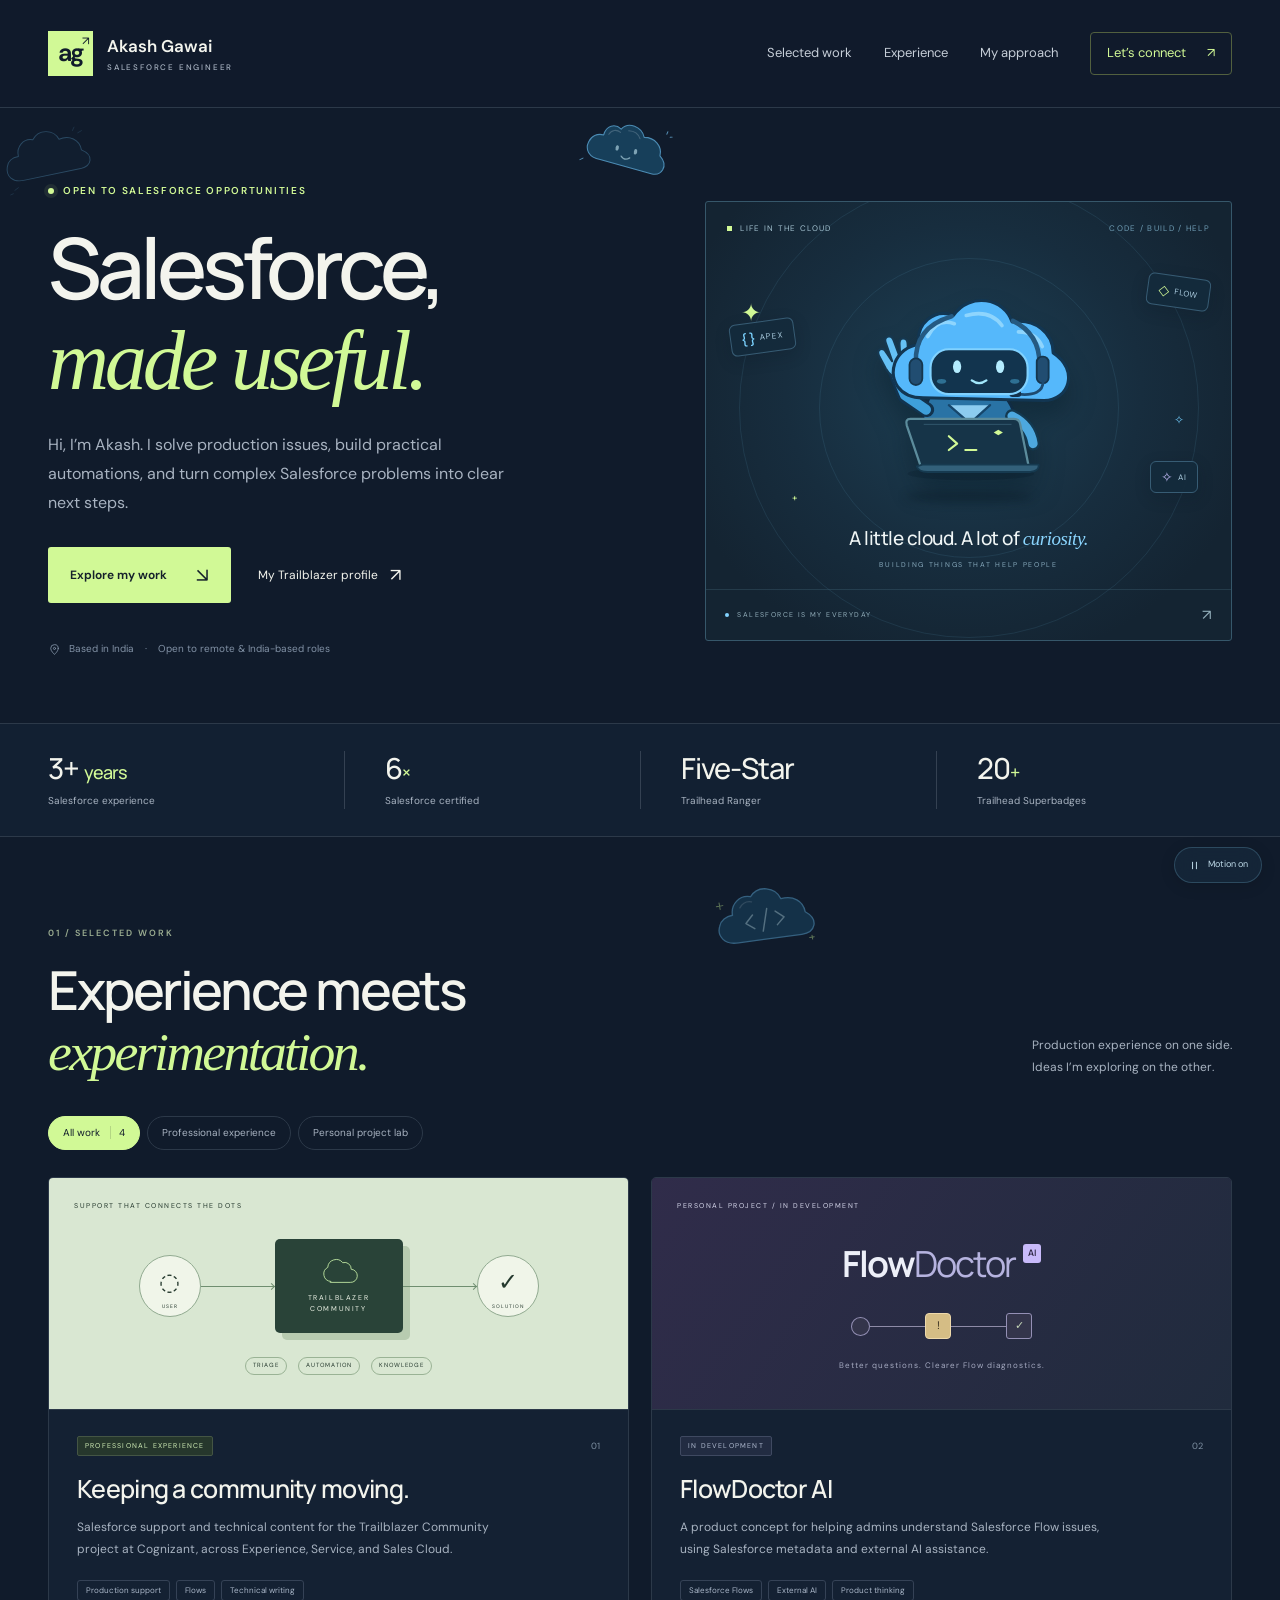
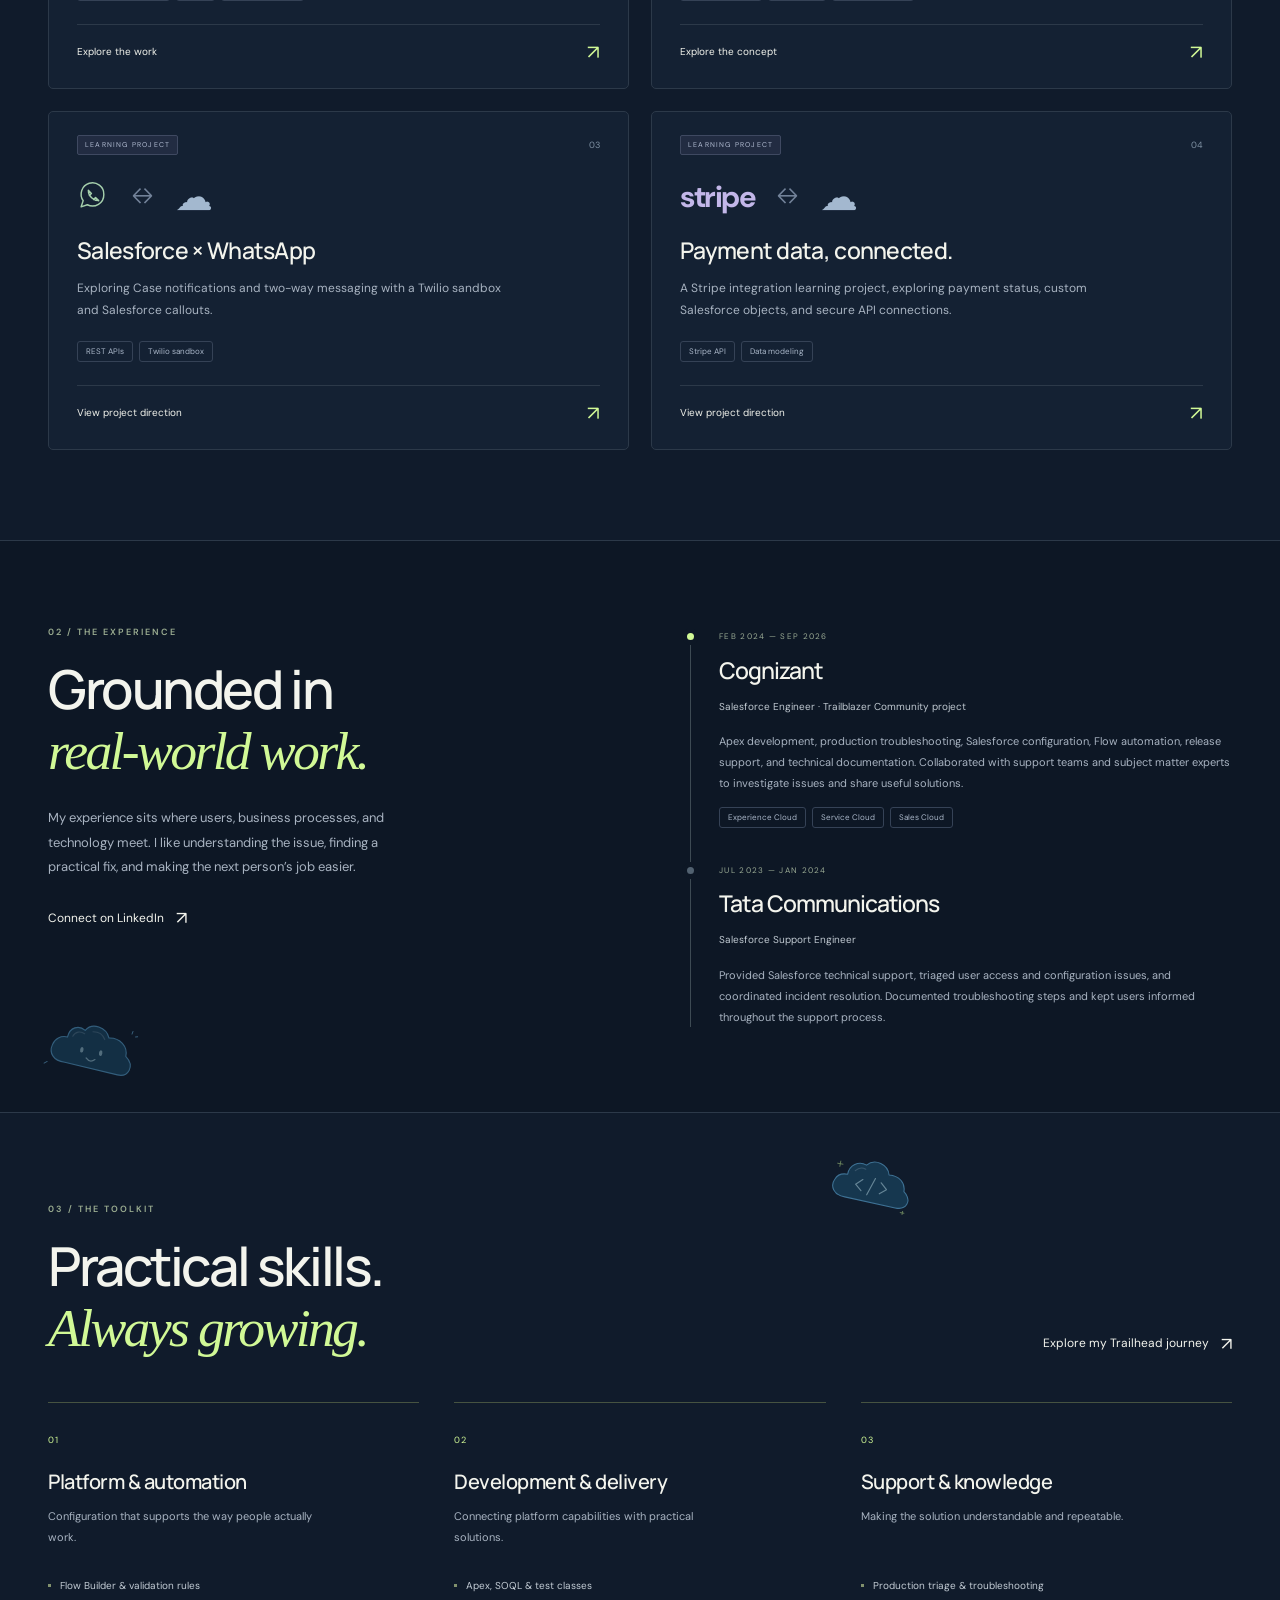
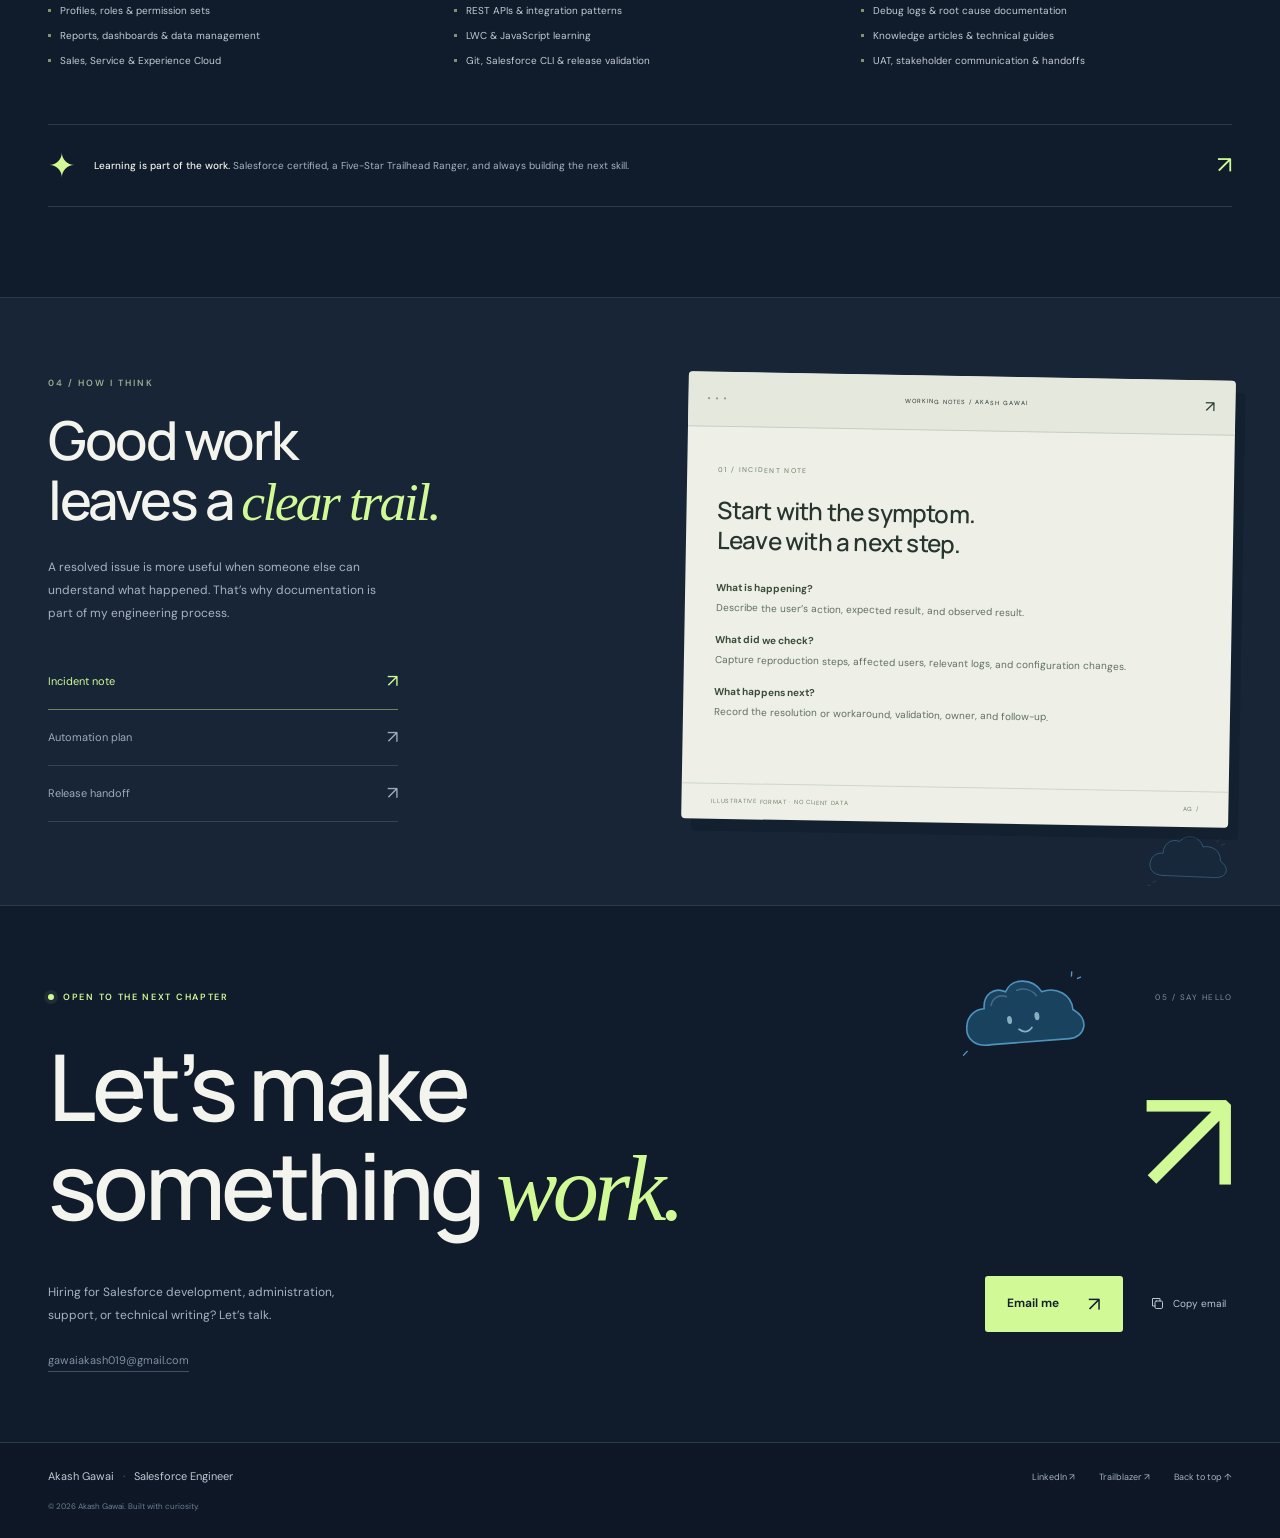
==== commit ba938d55: "Update Salesforce experience and certifications Co-authored-by: Copilot <223556219+Copilot@users.nor" ====
--- a/akash-gawai-portfolio/index.html
+++ b/akash-gawai-portfolio/index.html
@@ -91,7 +91,7 @@
         <div class="visual-bottom"><span class="status-dot"></span> SALESFORCE IS MY EVERYDAY <span aria-hidden="true">↗</span></div>
       </div>
     </section>
-    <section class="proof-strip" aria-label="Professional highlights"><div class="wrap proof-grid"><div><strong>3+ <span>years</span></strong><span>Salesforce experience</span></div><div><strong>4<span>×</span></strong><span>Salesforce certified</span></div><div><strong>Five-Star</strong><span>Trailhead Ranger</span></div><div><strong>20<span>+</span></strong><span>Trailhead Superbadges</span></div></div></section>
+    <section class="proof-strip" aria-label="Professional highlights"><div class="wrap proof-grid"><div><strong>3+ <span>years</span></strong><span>Salesforce experience</span></div><div><strong>6<span>×</span></strong><span>Salesforce certified</span></div><div><strong>Five-Star</strong><span>Trailhead Ranger</span></div><div><strong>20<span>+</span></strong><span>Trailhead Superbadges</span></div></div></section>
 
     <section class="section wrap" id="work" aria-labelledby="work-title">
       <div class="cloud-doodle cloud-work" aria-hidden="true"><span class="cloud-parallax"><svg viewBox="0 0 160 100" focusable="false"><use href="#doodle-cloud-code"/></svg></span></div>
@@ -115,7 +115,7 @@
     <section class="experience-section" id="experience" aria-labelledby="experience-title">
       <div class="cloud-doodle cloud-experience" aria-hidden="true"><span class="cloud-parallax"><svg viewBox="0 0 160 100" focusable="false"><use href="#doodle-cloud-smile"/></svg></span></div><div class="wrap experience-layout">
       <div class="experience-intro"><span class="eyebrow section-kicker">02 / THE EXPERIENCE</span><h2 id="experience-title">Grounded in<br><em>real-world work.</em></h2><p>My experience sits where users, business processes, and technology meet. I like understanding the issue, finding a practical fix, and making the next person’s job easier.</p><a class="text-link" href="https://www.linkedin.com/in/akash-gawai-salesforce" target="_blank" rel="noopener noreferrer">Connect on LinkedIn <span aria-hidden="true">↗</span></a></div>
-      <div class="timeline"><article><div class="timeline-top"><span class="timeline-dot"></span><span>FEB 2024 — SEP 2026</span></div><h3>Cognizant</h3><span class="role">Salesforce Engineer · Trailblazer Community project</span><p>Production troubleshooting, Salesforce configuration, Flow automation, release support, and technical documentation. Collaborated with support teams and subject matter experts to investigate issues and share useful solutions.</p><div class="tags"><span>Experience Cloud</span><span>Service Cloud</span><span>Sales Cloud</span></div></article><article><div class="timeline-top"><span class="timeline-dot"></span><span>JUL 2023 — JAN 2024</span></div><h3>Tata Communications</h3><span class="role">Salesforce Support Engineer</span><p>Provided Salesforce technical support, triaged user access and configuration issues, and coordinated incident resolution. Documented troubleshooting steps and kept users informed throughout the support process.</p></article></div>
+      <div class="timeline"><article><div class="timeline-top"><span class="timeline-dot"></span><span>FEB 2024 — SEP 2026</span></div><h3>Cognizant</h3><span class="role">Salesforce Engineer · Trailblazer Community project</span><p>Apex development, production troubleshooting, Salesforce configuration, Flow automation, release support, and technical documentation. Collaborated with support teams and subject matter experts to investigate issues and share useful solutions.</p><div class="tags"><span>Experience Cloud</span><span>Service Cloud</span><span>Sales Cloud</span></div></article><article><div class="timeline-top"><span class="timeline-dot"></span><span>JUL 2023 — JAN 2024</span></div><h3>Tata Communications</h3><span class="role">Salesforce Support Engineer</span><p>Provided Salesforce technical support, triaged user access and configuration issues, and coordinated incident resolution. Documented troubleshooting steps and kept users informed throughout the support process.</p></article></div>
     </div></section>
 
     <section class="section wrap expertise" aria-labelledby="expertise-title">
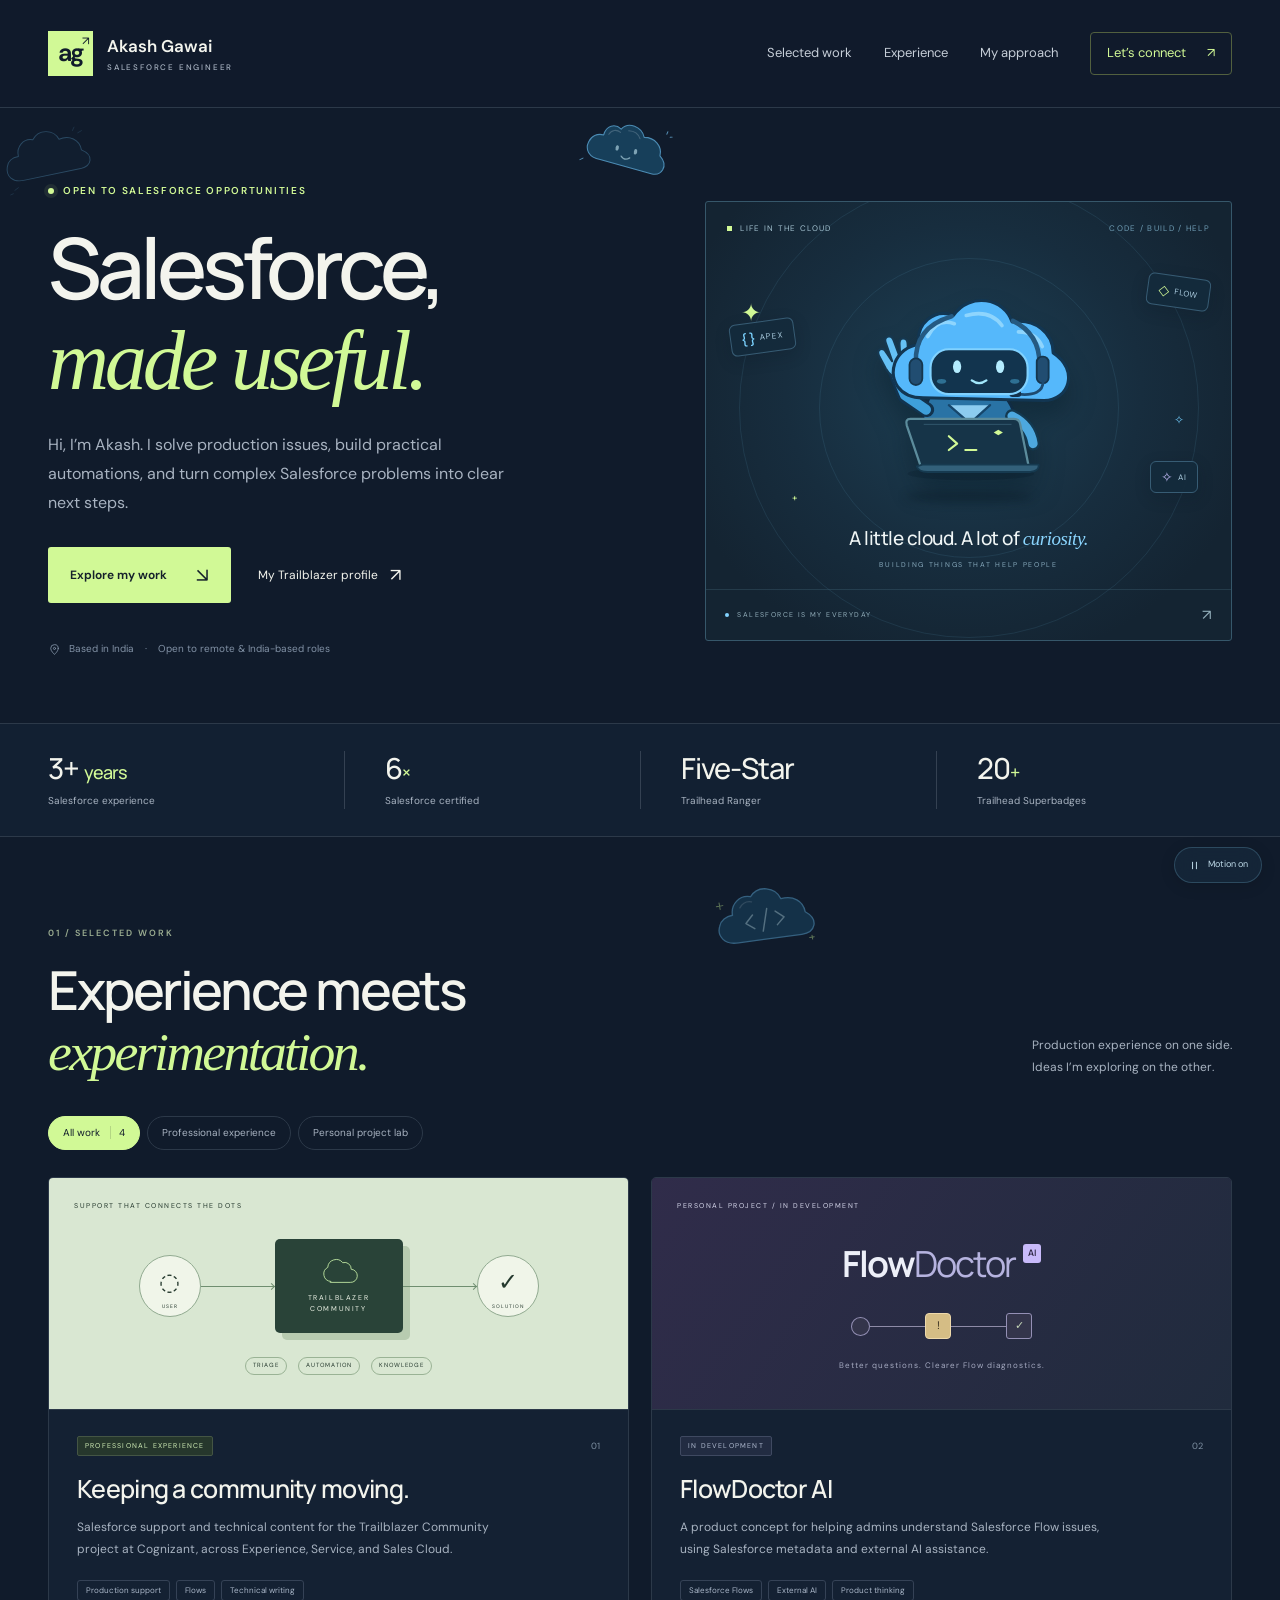
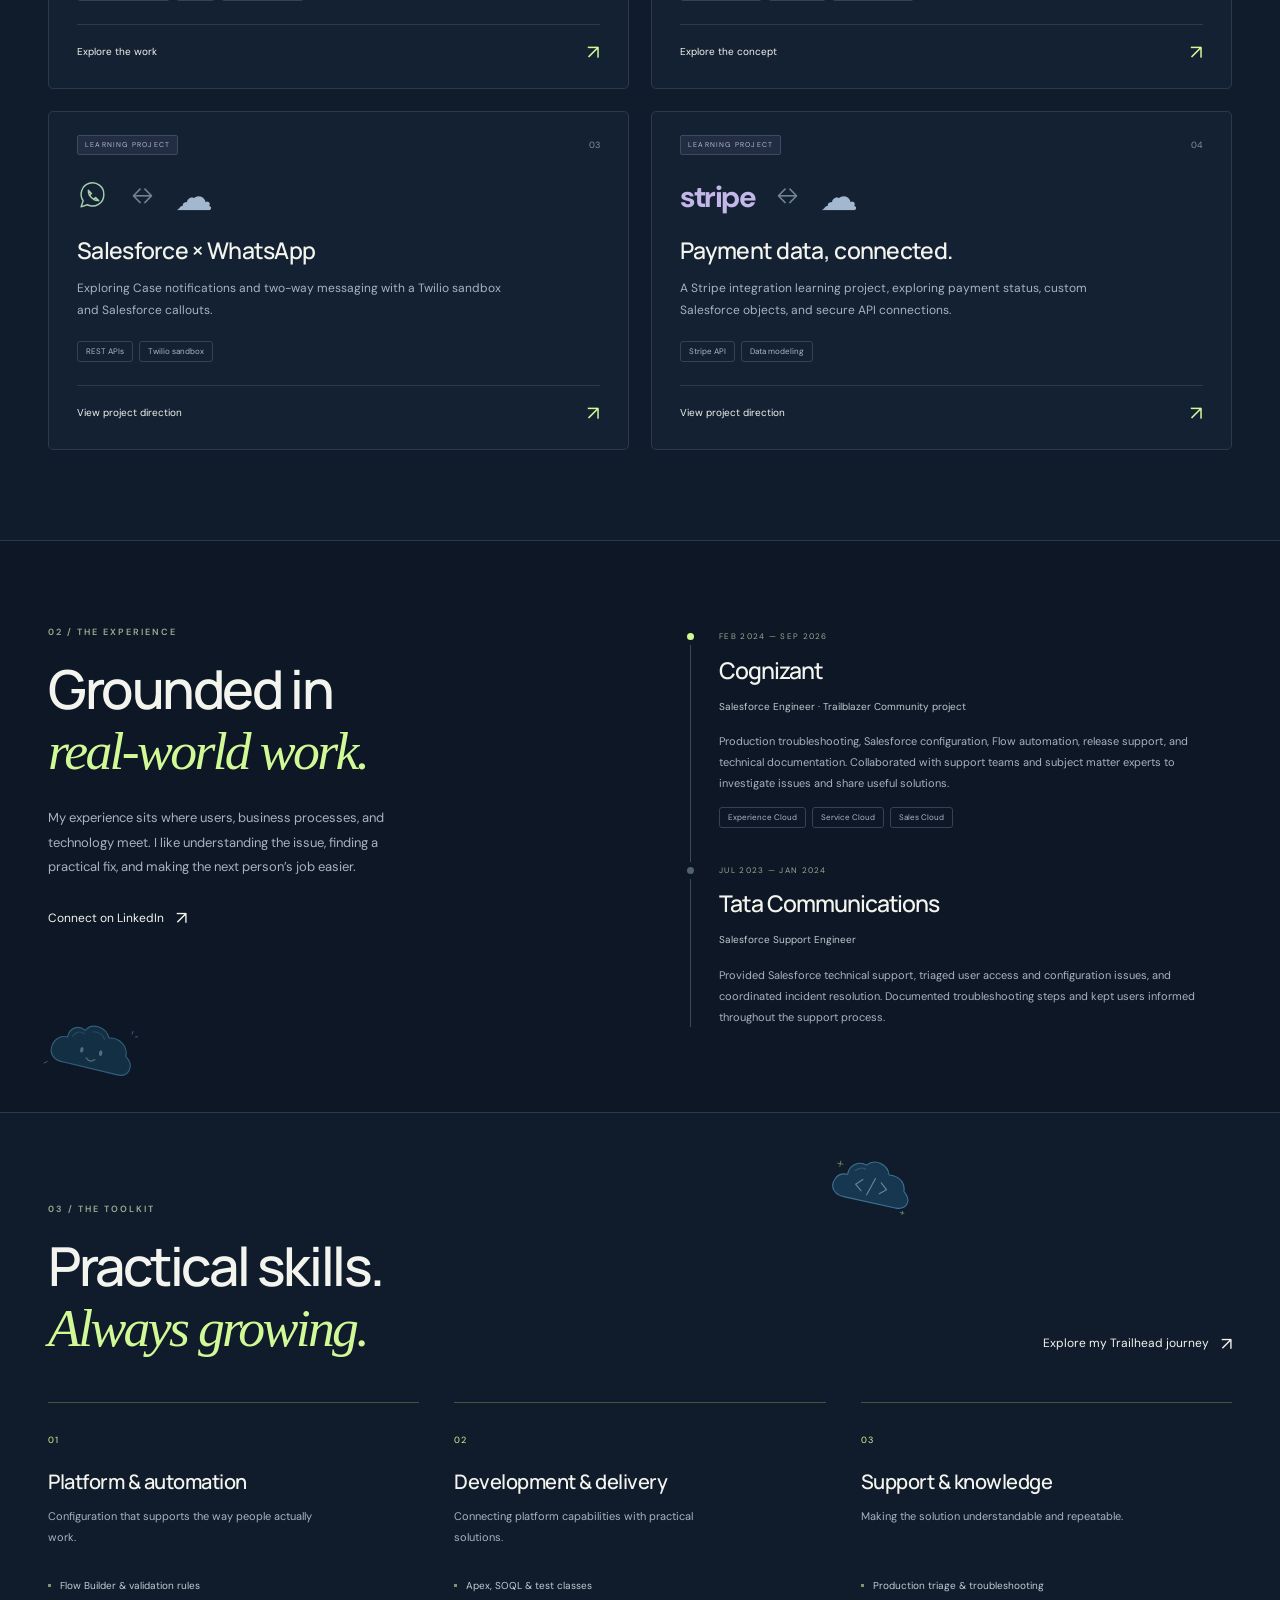
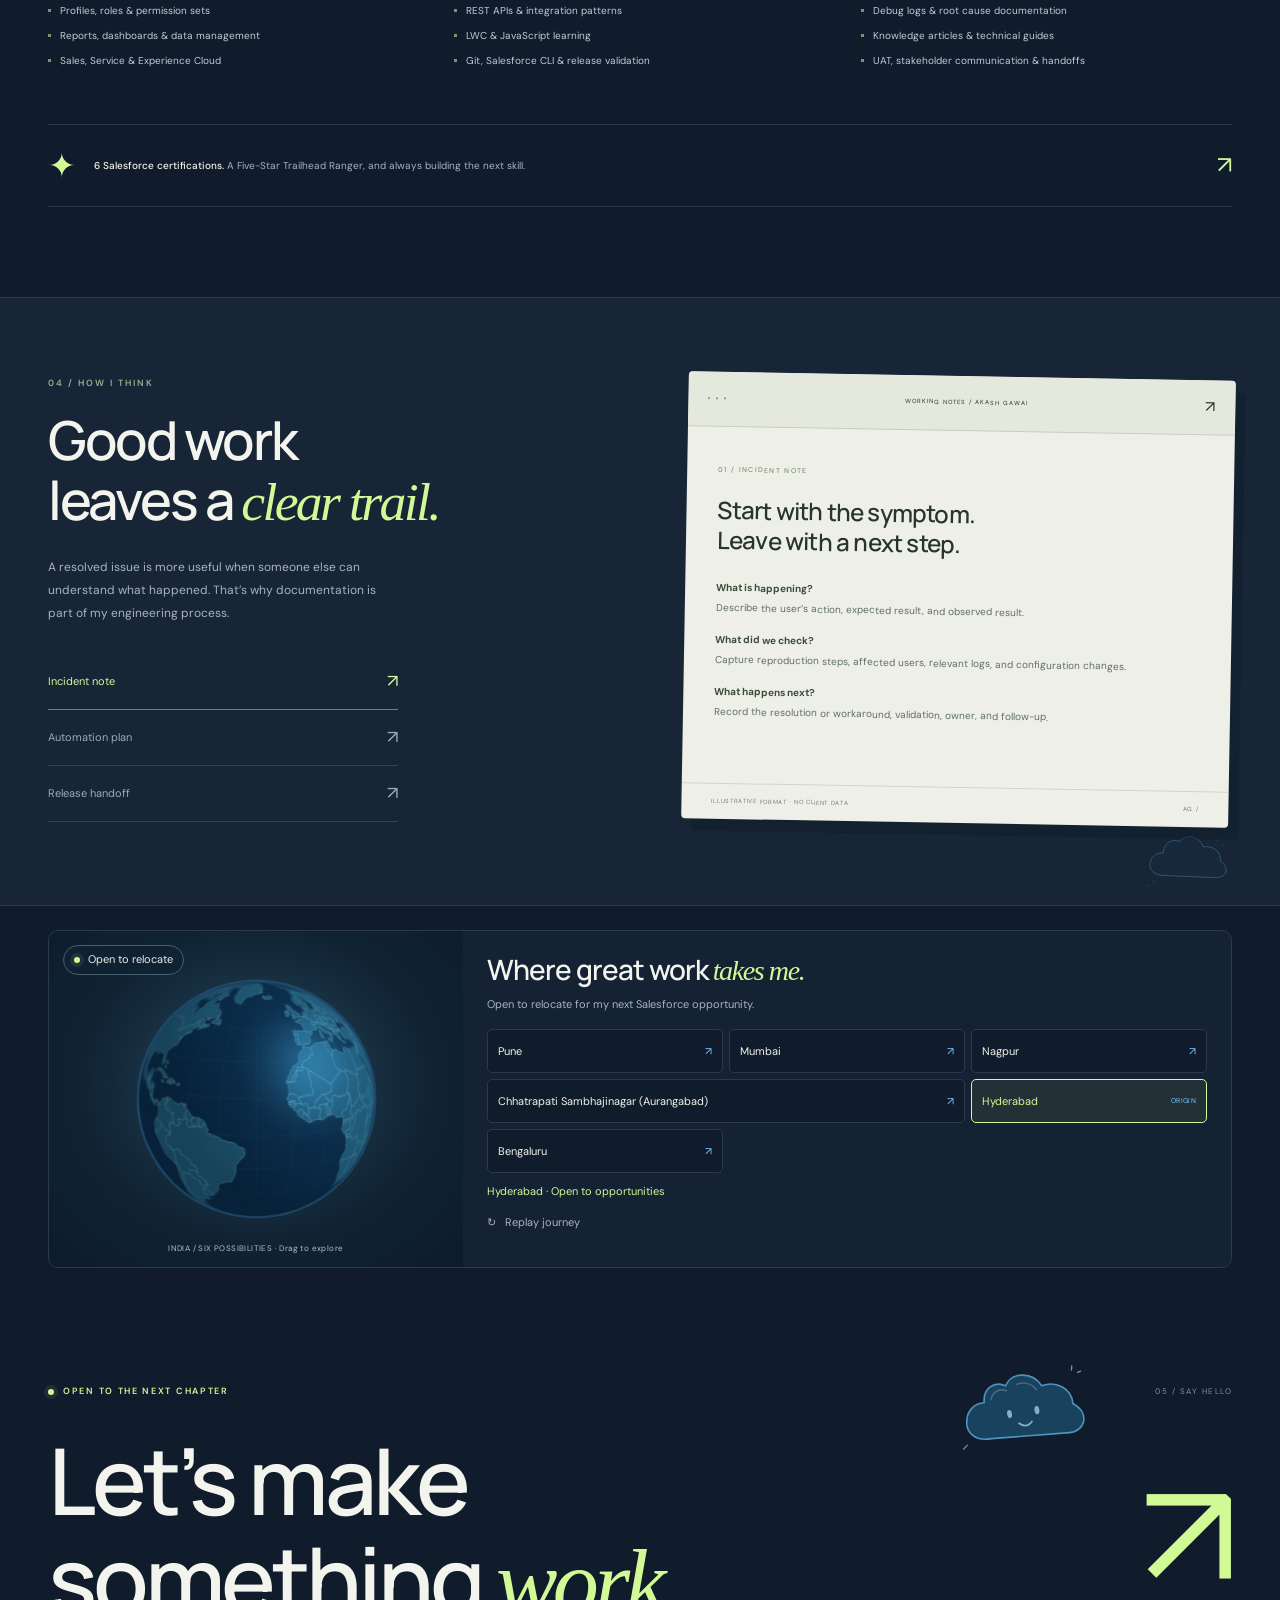
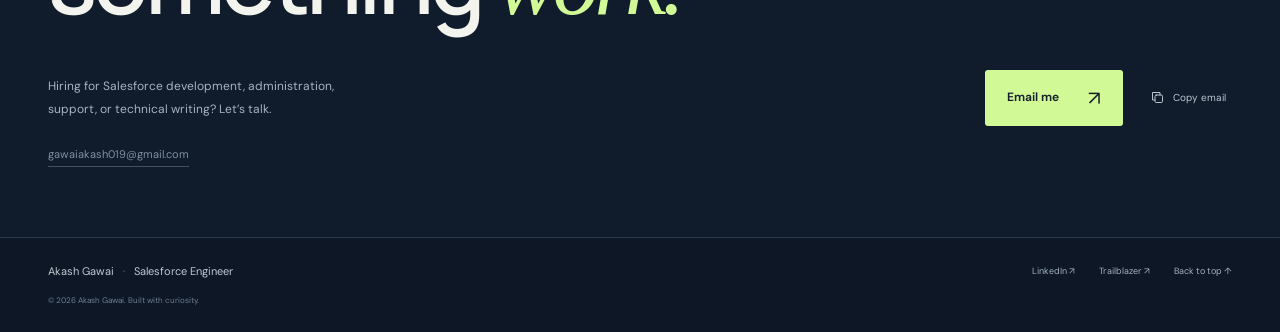
==== commit ea253d2d: "Add compact relocation globe and six-certification summary" ====
--- a/akash-gawai-portfolio/index.html
+++ b/akash-gawai-portfolio/index.html
@@ -14,6 +14,8 @@
   <link rel="stylesheet" href="cloud-motion.css">
   <script src="app.js" defer></script>
   <script src="cloud-motion.js" defer></script>
+  <link rel="stylesheet" href="flight-paths.css">
+  <script type="module" src="flight-paths.js"></script>
 </head>
 <body>
   <svg class="doodle-definitions" aria-hidden="true" focusable="false" xmlns="http://www.w3.org/2000/svg"><defs>
@@ -115,7 +117,7 @@
     <section class="experience-section" id="experience" aria-labelledby="experience-title">
       <div class="cloud-doodle cloud-experience" aria-hidden="true"><span class="cloud-parallax"><svg viewBox="0 0 160 100" focusable="false"><use href="#doodle-cloud-smile"/></svg></span></div><div class="wrap experience-layout">
       <div class="experience-intro"><span class="eyebrow section-kicker">02 / THE EXPERIENCE</span><h2 id="experience-title">Grounded in<br><em>real-world work.</em></h2><p>My experience sits where users, business processes, and technology meet. I like understanding the issue, finding a practical fix, and making the next person’s job easier.</p><a class="text-link" href="https://www.linkedin.com/in/akash-gawai-salesforce" target="_blank" rel="noopener noreferrer">Connect on LinkedIn <span aria-hidden="true">↗</span></a></div>
-      <div class="timeline"><article><div class="timeline-top"><span class="timeline-dot"></span><span>FEB 2024 — SEP 2026</span></div><h3>Cognizant</h3><span class="role">Salesforce Engineer · Trailblazer Community project</span><p>Apex development, production troubleshooting, Salesforce configuration, Flow automation, release support, and technical documentation. Collaborated with support teams and subject matter experts to investigate issues and share useful solutions.</p><div class="tags"><span>Experience Cloud</span><span>Service Cloud</span><span>Sales Cloud</span></div></article><article><div class="timeline-top"><span class="timeline-dot"></span><span>JUL 2023 — JAN 2024</span></div><h3>Tata Communications</h3><span class="role">Salesforce Support Engineer</span><p>Provided Salesforce technical support, triaged user access and configuration issues, and coordinated incident resolution. Documented troubleshooting steps and kept users informed throughout the support process.</p></article></div>
+      <div class="timeline"><article><div class="timeline-top"><span class="timeline-dot"></span><span>FEB 2024 — SEP 2026</span></div><h3>Cognizant</h3><span class="role">Salesforce Engineer · Trailblazer Community project</span><p>Production troubleshooting, Salesforce configuration, Flow automation, release support, and technical documentation. Collaborated with support teams and subject matter experts to investigate issues and share useful solutions.</p><div class="tags"><span>Experience Cloud</span><span>Service Cloud</span><span>Sales Cloud</span></div></article><article><div class="timeline-top"><span class="timeline-dot"></span><span>JUL 2023 — JAN 2024</span></div><h3>Tata Communications</h3><span class="role">Salesforce Support Engineer</span><p>Provided Salesforce technical support, triaged user access and configuration issues, and coordinated incident resolution. Documented troubleshooting steps and kept users informed throughout the support process.</p></article></div>
     </div></section>
 
     <section class="section wrap expertise" aria-labelledby="expertise-title">
@@ -123,10 +125,28 @@
       <article><span class="skill-number">01</span><h3>Platform &amp; automation</h3><p>Configuration that supports the way people actually work.</p><ul><li>Flow Builder &amp; validation rules</li><li>Profiles, roles &amp; permission sets</li><li>Reports, dashboards &amp; data management</li><li>Sales, Service &amp; Experience Cloud</li></ul></article>
       <article><span class="skill-number">02</span><h3>Development &amp; delivery</h3><p>Connecting platform capabilities with practical solutions.</p><ul><li>Apex, SOQL &amp; test classes</li><li>REST APIs &amp; integration patterns</li><li>LWC &amp; JavaScript learning</li><li>Git, Salesforce CLI &amp; release validation</li></ul></article>
       <article><span class="skill-number">03</span><h3>Support &amp; knowledge</h3><p>Making the solution understandable and repeatable.</p><ul><li>Production triage &amp; troubleshooting</li><li>Debug logs &amp; root cause documentation</li><li>Knowledge articles &amp; technical guides</li><li>UAT, stakeholder communication &amp; handoffs</li></ul></article>
-    </div><div class="certification-note"><span class="cert-icon" aria-hidden="true">✦</span><p><strong>Learning is part of the work.</strong> Salesforce certified, a Five-Star Trailhead Ranger, and always building the next skill.</p><a href="https://www.salesforce.com/trailblazer/agawai4" target="_blank" rel="noopener noreferrer" aria-label="View Akash's Salesforce learning profile">↗</a></div></section>
+    </div><div class="certification-note"><span class="cert-icon" aria-hidden="true">&#10022;</span><p><strong>6 Salesforce certifications.</strong> A Five-Star Trailhead Ranger, and always building the next skill.</p><a href="https://www.salesforce.com/trailblazer/agawai4" target="_blank" rel="noopener noreferrer" aria-label="View Akash's Salesforce learning profile">&#8599;</a></div></section>
 
     <section class="notes-section" id="notes" aria-labelledby="notes-title">
       <div class="cloud-doodle cloud-notes" aria-hidden="true"><span class="cloud-parallax"><svg viewBox="0 0 160 100" focusable="false"><use href="#doodle-cloud-outline"/></svg></span></div><div class="wrap notes-layout"><div><span class="eyebrow section-kicker">04 / HOW I THINK</span><h2 id="notes-title">Good work<br>leaves a <em>clear trail.</em></h2><p>A resolved issue is more useful when someone else can understand what happened. That’s why documentation is part of my engineering process.</p><div class="note-tabs" role="tablist" aria-label="Sample working notes"><button id="tab-incident" role="tab" aria-selected="true" aria-controls="panel-incident" tabindex="0" data-note="incident">Incident note <span>↗</span></button><button id="tab-automation" role="tab" aria-selected="false" aria-controls="panel-automation" tabindex="-1" data-note="automation">Automation plan <span>↗</span></button><button id="tab-handoff" role="tab" aria-selected="false" aria-controls="panel-handoff" tabindex="-1" data-note="handoff">Release handoff <span>↗</span></button></div></div><div class="note-paper"><div class="paper-top"><span class="paper-dots">● ● ●</span><span>WORKING NOTES / AKASH GAWAI</span><span>↗</span></div><div id="panel-incident" class="note-panel" role="tabpanel" aria-labelledby="tab-incident" tabindex="0"><span class="paper-label">01 / INCIDENT NOTE</span><h3>Start with the symptom.<br>Leave with a next step.</h3><dl><dt>What is happening?</dt><dd>Describe the user’s action, expected result, and observed result.</dd><dt>What did we check?</dt><dd>Capture reproduction steps, affected users, relevant logs, and configuration changes.</dd><dt>What happens next?</dt><dd>Record the resolution or workaround, validation, owner, and follow-up.</dd></dl></div><div id="panel-automation" class="note-panel" role="tabpanel" aria-labelledby="tab-automation" tabindex="0" hidden><span class="paper-label">02 / AUTOMATION PLAN</span><h3>Understand the process.<br>Then design the Flow.</h3><dl><dt>What should trigger it?</dt><dd>Write down the business event, entry criteria, and intended outcome.</dd><dt>Where could it go wrong?</dt><dd>Consider missing data, permissions, duplicate execution, and fault handling.</dd><dt>How will we validate it?</dt><dd>Agree on normal, exception, and bulk scenarios before moving into UAT.</dd></dl></div><div id="panel-handoff" class="note-panel" role="tabpanel" aria-labelledby="tab-handoff" tabindex="0" hidden><span class="paper-label">03 / RELEASE HANDOFF</span><h3>Make the change clear.<br>Make the next step easy.</h3><dl><dt>What is changing?</dt><dd>Explain the business purpose, affected functionality, and deployment components.</dd><dt>What has been checked?</dt><dd>Summarize test results, UAT feedback, dependencies, and known limitations.</dd><dt>Who takes it forward?</dt><dd>Document the support owner, validation steps, and agreed recovery plan.</dd></dl></div><div class="paper-footer"><span>ILLUSTRATIVE FORMAT · NO CLIENT DATA</span><span>AG /</span></div></div></div></section>
+
+    <section class="section wrap relocation" id="relocation" aria-labelledby="relocation-title">
+      <div class="journey-card">
+        <div class="journey-visual"><div class="journey-badge"><span class="status-dot"></span> Open to relocate</div><div id="flight-globe" role="img" aria-label="Interactive Earth showing relocation routes from Hyderabad to five Indian cities. Drag to rotate."></div><p class="journey-status" id="journey-status">Explore my next chapter across India.</p><span class="journey-hint">INDIA / SIX POSSIBILITIES &middot; Drag to explore</span></div>
+        <div class="journey-controls"><h2 id="relocation-title">Where great work <em>takes me.</em></h2><p>Open to relocate for my next Salesforce opportunity.</p>
+          <div class="city-list" role="group" aria-label="Relocation destinations">
+            <button data-city="0" aria-pressed="false">Pune<span aria-hidden="true">&#8599;</span></button>
+            <button data-city="1" aria-pressed="false">Mumbai<span aria-hidden="true">&#8599;</span></button>
+            <button data-city="2" aria-pressed="false">Nagpur<span aria-hidden="true">&#8599;</span></button>
+            <button data-city="3" aria-pressed="false">Chhatrapati Sambhajinagar (Aurangabad)<span aria-hidden="true">&#8599;</span></button>
+            <button data-city="4" aria-pressed="true">Hyderabad<span class="city-origin">ORIGIN</span></button>
+            <button data-city="5" aria-pressed="false">Bengaluru<span aria-hidden="true">&#8599;</span></button>
+          </div>
+          <p class="route-caption" id="route-caption" aria-live="polite">Hyderabad &middot; Open to opportunities</p>
+          <button class="journey-replay" id="journey-replay" disabled>&#8635; &nbsp; Replay journey</button>
+        </div>
+      </div>
+    </section>
 
     <section class="contact-section wrap" id="contact" aria-labelledby="contact-title">
       <div class="cloud-doodle cloud-contact" aria-hidden="true"><span class="cloud-parallax"><svg viewBox="0 0 160 100" focusable="false"><use href="#doodle-cloud-smile"/></svg></span></div><div class="contact-top"><span class="eyebrow"><span class="status-dot"></span> OPEN TO THE NEXT CHAPTER</span><span class="contact-index">05 / SAY HELLO</span></div><h2 id="contact-title">Let’s make<br>something <em>work.</em><span class="contact-arrow" aria-hidden="true">↗</span></h2><div class="contact-bottom"><p>Hiring for Salesforce development, administration,<br>support, or technical writing? Let’s talk.</p><div class="contact-actions"><a class="button primary" href="mailto:gawaiakash019@gmail.com?subject=Salesforce%20opportunity%20for%20Akash">Email me <span aria-hidden="true">↗</span></a><button class="copy-email" aria-label="Copy Akash's email address"><svg viewBox="0 0 24 24" aria-hidden="true"><rect x="8" y="8" width="12" height="12" rx="2"/><path d="M16 8V4H4v12h4"/></svg><span>Copy email</span></button><span class="sr-only" id="copy-status" role="status"></span></div></div><a class="email-address" href="mailto:gawaiakash019@gmail.com">gawaiakash019@gmail.com</a></section>
--- a/akash-gawai-portfolio/flight-paths.css
+++ b/akash-gawai-portfolio/flight-paths.css
@@ -0,0 +1,26 @@
+﻿/* A compact availability card that follows the portfolio's existing palette. */
+.relocation{padding-block:24px 32px}
+.journey-card{display:grid;grid-template-columns:minmax(230px,.7fr) minmax(0,1.3fr);border:1px solid var(--line);border-radius:10px;overflow:hidden;background:var(--surface)}
+.journey-visual{position:relative;min-height:290px;background:radial-gradient(ellipse at 50% 45%,#24485e 0,#102333 60%,#0d1b2b 100%);overflow:hidden}
+.journey-badge{position:absolute;z-index:1;top:14px;left:14px;display:flex;gap:8px;align-items:center;font-size:11px;color:#e6f1e8;background:#102333dc;border:1px solid #45616b;padding:5px 10px;border-radius:30px}
+.journey-hint{position:absolute;bottom:12px;left:10px;right:10px;text-align:center;color:#a8c4d4;font-size:8px;letter-spacing:.4px;pointer-events:none}
+#flight-globe{position:absolute;inset:0}
+#flight-globe canvas{display:block;width:100%;height:100%;touch-action:pan-y;cursor:grab}
+#flight-globe canvas:active{cursor:grabbing}
+.journey-status{position:absolute;bottom:34px;left:16px;right:16px;text-align:center;font-size:11px;color:#c3dbe8;pointer-events:none}
+.journey-status:empty{display:none}
+.journey-controls{padding:22px 24px;min-width:0}
+.journey-controls h2{font-size:28px;line-height:1.2;margin-bottom:8px;letter-spacing:-1px}
+.journey-controls>p{font-size:11px;line-height:1.6}
+.city-list{display:grid;grid-template-columns:repeat(3,minmax(0,1fr));gap:6px;margin:16px 0 10px}
+.city-list button{display:flex;align-items:center;justify-content:space-between;gap:6px;min-height:44px;padding:8px 10px;border:1px solid var(--line);border-radius:5px;color:var(--text);background:var(--bg);text-align:left;font-size:11px;line-height:1.35;overflow-wrap:anywhere}
+.city-list button[data-city="3"]{grid-column:span 2}
+.city-list button[aria-pressed="true"]{border-color:var(--lime);background:color-mix(in srgb,var(--lime) 10%,var(--bg));color:var(--lime)}
+.city-list button:hover{border-color:#70c7f9}
+.city-list button span{color:#70c7f9}
+.city-list .city-origin{font-size:7px;letter-spacing:.3px}
+.journey-controls .route-caption{font-size:11px;color:var(--lime);min-height:18px;overflow-wrap:anywhere}
+.journey-replay{background:none;border:0;padding:6px 0;min-height:44px;color:var(--muted);font-size:11px}
+.journey-replay:disabled{opacity:.5}
+@media(max-width:900px){.journey-card{grid-template-columns:minmax(210px,.7fr) minmax(0,1fr)}.journey-controls{padding:18px}.journey-controls h2{font-size:24px}.city-list{grid-template-columns:repeat(2,minmax(0,1fr))}}
+@media(max-width:600px){.relocation{padding-block:16px 24px}.journey-card{grid-template-columns:1fr}.journey-visual{min-height:160px}.journey-controls{padding:16px}.journey-controls h2{font-size:24px}.city-list{margin-top:12px}.journey-badge{top:10px;left:10px;font-size:10px}.journey-hint{font-size:7px}.journey-controls .route-caption{min-height:0}.journey-replay{padding-bottom:0}}
